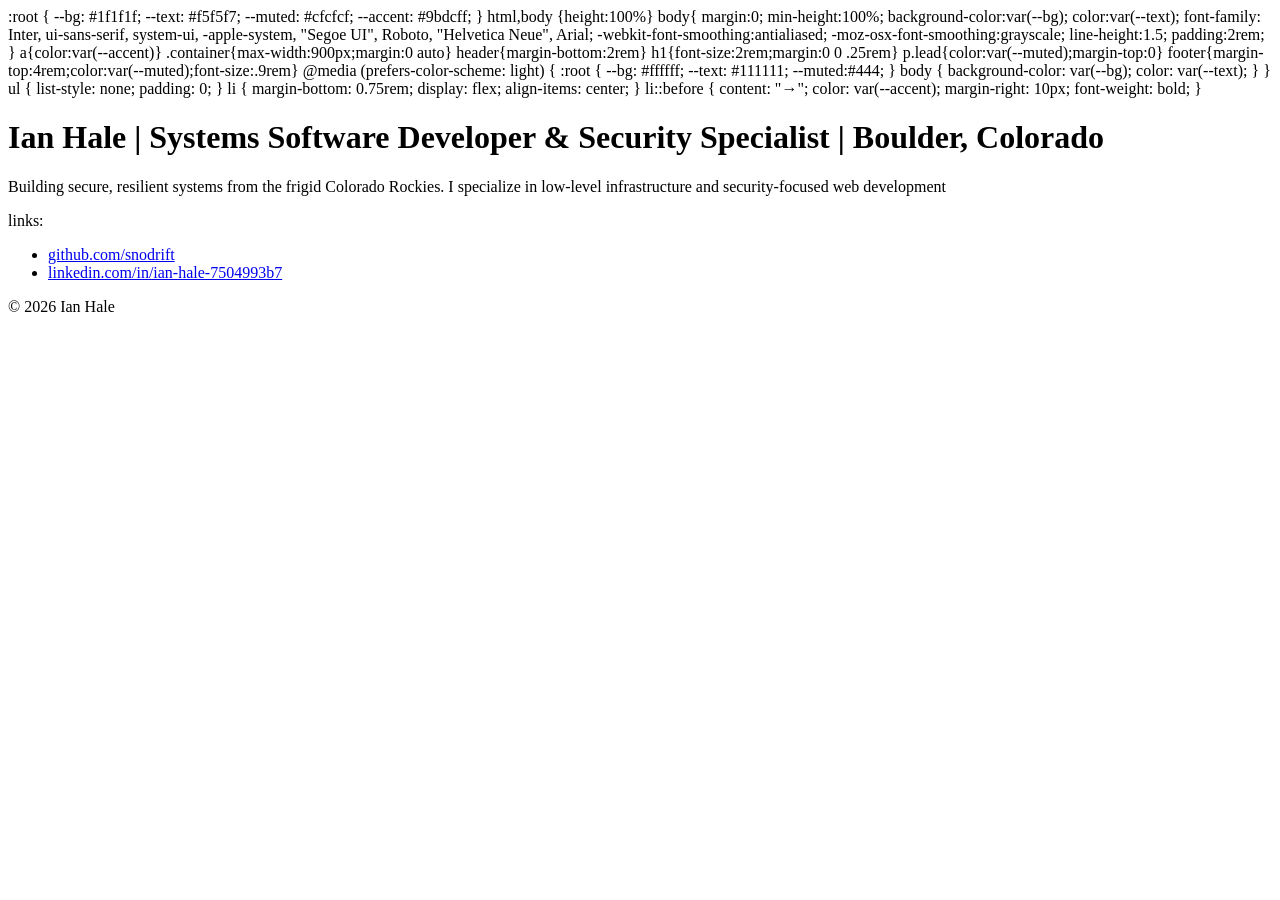
==== index.html @ 5541fd76 "Some small changes. Still thinking." ====
<!doctype html>
<html lang="en">
<head>
	<meta charset="utf-8">
	<meta name="viewport" content="width=device-width,initial-scale=1">
<title>Ian Hale | Systems Software Developer & Security Specialist | Boulder, Colorado</title>
<meta name="title" content="Ian Hale | Systems Software Developer & Security Specialist">
<meta name="description" content="Portfolio of Ian Hale, a software developer specializing in Rust, Go, and C for high-availability systems, security, and low-level optimization.">
<meta name="keywords" content="Ian Hale, ianhale.dev, systems programming, Rust, Go, Linux, OpenBSD, performance optimization, security researcher">
<meta property="og:type" content="website">
<meta property="og:url" content="https://ianhale.dev/">
<meta property="og:title" content="Ian Hale | Systems Software Developer">
<meta property="og:description" content="Specializing in Rust, Go, and low-level systems optimization for secure, high-availability infrastructure.">
<meta property="og:image" content="https://ianhale.dev/assets/social-preview.jpg">

<!-- X (formerly Twitter) -->
<meta property="twitter:card" content="summary_large_image">
<meta property="twitter:url" content="https://ianhale.dev/">
<meta property="twitter:title" content="Ian Hale | Systems Software Developer">
<meta property="twitter:description" content="Low-level systems programming and security optimization in Rust, Go, and C.">
<meta property="twitter:image" content="https://ianhale.dev/assets/social-preview.jpg">

<meta name="author" content="Ian Hale"	<style>
		:root {
			--bg: #1f1f1f;
			--text: #f5f5f7;
			--muted: #cfcfcf;
			--accent: #9bdcff;
		}
		html,body {height:100%}
		body{
			margin:0;
			min-height:100%;
			background-color:var(--bg);
			color:var(--text);
			font-family: Inter, ui-sans-serif, system-ui, -apple-system, "Segoe UI", Roboto, "Helvetica Neue", Arial;
			-webkit-font-smoothing:antialiased;
			-moz-osx-font-smoothing:grayscale;
			line-height:1.5;
			padding:2rem;
		}
		a{color:var(--accent)}
		.container{max-width:900px;margin:0 auto}
		header{margin-bottom:2rem}
		h1{font-size:2rem;margin:0 0 .25rem}
		p.lead{color:var(--muted);margin-top:0}
		footer{margin-top:4rem;color:var(--muted);font-size:.9rem}
		@media (prefers-color-scheme: light) {
			:root { --bg: #ffffff; --text: #111111; --muted:#444; }
			body { background-color: var(--bg); color: var(--text); }
		}
		 ul { list-style: none; padding: 0; }
        li { margin-bottom: 0.75rem; display: flex; align-items: center; }
        li::before { content: "→"; color: var(--accent); margin-right: 10px; font-weight: bold; }

	</style>
</head>
<body>
	<div class="container">
		<header>
			<h1>Ian Hale | Systems Software Developer & Security Specialist | Boulder, Colorado</h1>
			<p class="lead">Building secure, resilient systems from the frigid Colorado Rockies. I specialize in low-level infrastructure and security-focused web development</p>
		</header>

		<main>
			<p>links:</p>

            <ul>
                <li><a href="https://github.com/snodrift">github.com/snodrift</a></li>
                <li><a href="https://www.linkedin.com/in/ian-hale-7504993b7/">linkedin.com/in/ian-hale-7504993b7</a></li>
            </ul>
		</main>

		<footer>
			<p>&copy; <span id="year">2026</span> Ian Hale</p>
		</footer>
	</div>

	<script>
		document.getElementById('year').textContent = new Date().getFullYear();
	</script>
</body>
</html>
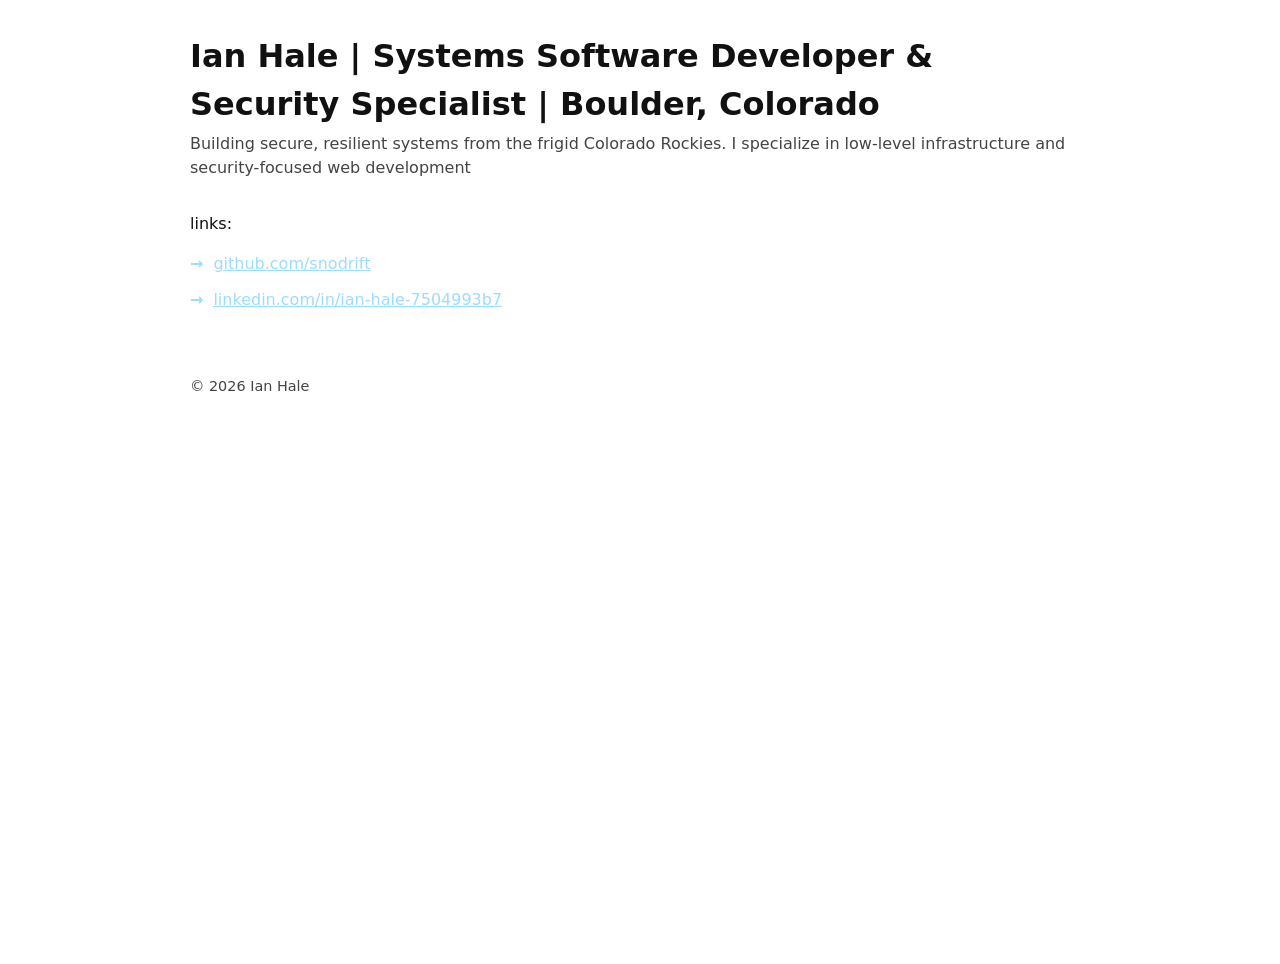
==== commit 6ca8d8ee: "fixed premature commit message and added missing social media meta tags for better sharing previews." ====
--- a/index.html
+++ b/index.html
@@ -20,7 +20,9 @@
 <meta property="twitter:description" content="Low-level systems programming and security optimization in Rust, Go, and C.">
 <meta property="twitter:image" content="https://ianhale.dev/assets/social-preview.jpg">
 
-<meta name="author" content="Ian Hale"	<style>
+<meta name="author" content="Ian Hale" />
+
+<style>
 		:root {
 			--bg: #1f1f1f;
 			--text: #f5f5f7;
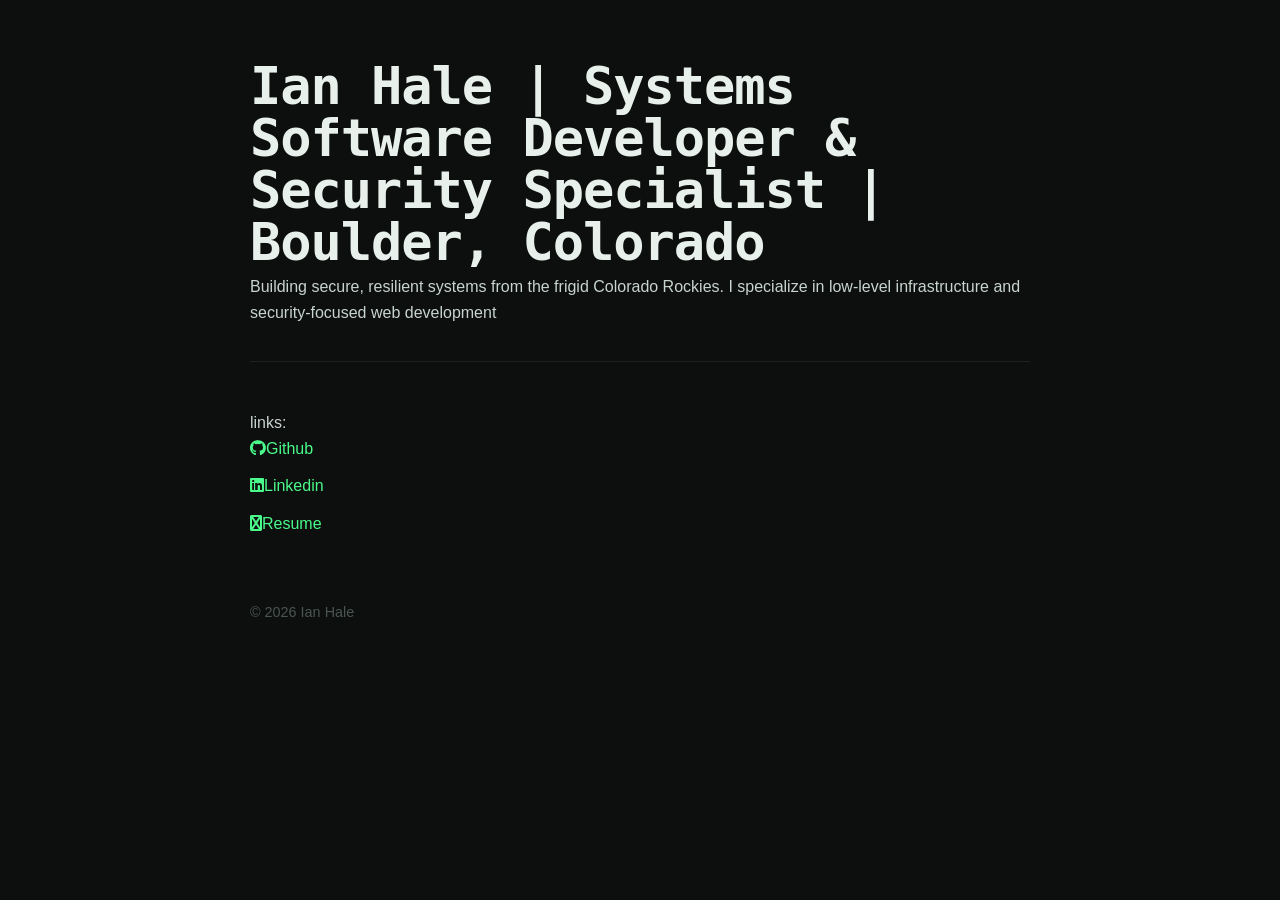
==== commit bfff6a48: "Added resume.html Fixed links for aesthetic purposes and added icons. consolidated css into main.css" ====
--- a/index.html
+++ b/index.html
@@ -22,40 +22,9 @@
 
 <meta name="author" content="Ian Hale" />
 
-<style>
-		:root {
-			--bg: #1f1f1f;
-			--text: #f5f5f7;
-			--muted: #cfcfcf;
-			--accent: #9bdcff;
-		}
-		html,body {height:100%}
-		body{
-			margin:0;
-			min-height:100%;
-			background-color:var(--bg);
-			color:var(--text);
-			font-family: Inter, ui-sans-serif, system-ui, -apple-system, "Segoe UI", Roboto, "Helvetica Neue", Arial;
-			-webkit-font-smoothing:antialiased;
-			-moz-osx-font-smoothing:grayscale;
-			line-height:1.5;
-			padding:2rem;
-		}
-		a{color:var(--accent)}
-		.container{max-width:900px;margin:0 auto}
-		header{margin-bottom:2rem}
-		h1{font-size:2rem;margin:0 0 .25rem}
-		p.lead{color:var(--muted);margin-top:0}
-		footer{margin-top:4rem;color:var(--muted);font-size:.9rem}
-		@media (prefers-color-scheme: light) {
-			:root { --bg: #ffffff; --text: #111111; --muted:#444; }
-			body { background-color: var(--bg); color: var(--text); }
-		}
-		 ul { list-style: none; padding: 0; }
-        li { margin-bottom: 0.75rem; display: flex; align-items: center; }
-        li::before { content: "→"; color: var(--accent); margin-right: 10px; font-weight: bold; }
+  <link rel="stylesheet" href="css/main.css">
+  <link rel="stylesheet" href="https://cdnjs.cloudflare.com/ajax/libs/font-awesome/6.5.1/css/all.min.css">
 
-	</style>
 </head>
 <body>
 	<div class="container">
@@ -68,9 +37,10 @@
 			<p>links:</p>
 
             <ul>
-                <li><a href="https://github.com/snodrift">github.com/snodrift</a></li>
-                <li><a href="https://www.linkedin.com/in/ian-hale-7504993b7/">linkedin.com/in/ian-hale-7504993b7</a></li>
-            </ul>
+                <li><a href="https://github.com/snodrift"><i class="fab fa-github"></i>Github</a></li>
+                <li><a href="https://www.linkedin.com/in/ian-hale-7504993b7/"><i class="fab fa-linkedin"></i>Linkedin</a></li>
+				<li><a href="/resume.html"><i class="fab fa-file"></i>Resume</a></li>
+			</ul>
 		</main>
 
 		<footer>
--- a/css/main.css
+++ b/css/main.css
@@ -0,0 +1,165 @@
+:root {
+  --bg: #0d0f0e;
+  --surface: #131614;
+  --border: #1e2320;
+  --accent: #4afa8a;
+  --accent-dim: #2a7a4a;
+  --muted: #4a5550;
+  --text: #c8d4ce;
+  --text-bright: #e8f0ec;
+  --mono: 'IBM Plex Mono', monospace;
+  --sans: 'IBM Plex Sans', sans-serif;
+}
+
+* { margin: 0; padding: 0; box-sizing: border-box; }
+
+html, body { height: 100%; }
+
+body {
+  background-color: var(--bg);
+  color: var(--text);
+  font-family: var(--sans);
+  font-weight: 300;
+  line-height: 1.6;
+  min-height: 100vh;
+  -webkit-font-smoothing: antialiased;
+  -moz-osx-font-smoothing: grayscale;
+}
+
+/* --- 2. GLOBAL SHARED STYLES --- */
+a { color: var(--accent); text-decoration: none; transition: opacity 0.15s; }
+a:hover { opacity: 0.7; }
+
+h1 {
+  font-family: var(--mono);
+  font-size: clamp(32px, 5vw, 52px);
+  font-weight: 600;
+  color: var(--text-bright);
+  letter-spacing: -0.02em;
+  line-height: 1;
+  margin-bottom: 6px;
+}
+
+.container, .page {
+  position: relative;
+  z-index: 1;
+  max-width: 860px;
+  margin: 0 auto;
+  padding: 60px 40px 80px;
+}
+
+/* Background Grain Effect */
+.grain {
+  position: fixed;
+  inset: 0;
+  pointer-events: none;
+  z-index: 0;
+  opacity: 0.025;
+  background-image: url("data:image/svg+xml,%3Csvg viewBox='0 0 256 256' xmlns='http://www.w3.org/2000/svg'%3E%3Cfilter id='noise'%3E%3CfeTurbulence type='fractalNoise' baseFrequency='0.9' numOctaves='4' stitchTiles='stitch'/%3E%3C/filter%3E%3Crect width='100%25' height='100%25' filter='url(%23noise)'/%3E%3C/svg%3E");
+  background-size: 200px;
+}
+
+header {
+  border-bottom: 1px solid var(--border);
+  padding-bottom: 36px;
+  margin-bottom: 48px;
+  animation: fadeUp 0.6s ease both;
+}
+
+footer { margin-top: 4rem; color: var(--muted); font-size: .9rem; }
+
+/* --- 3. RESUME-SPECIFIC COMPONENTS --- */
+.tag-line {
+  font-family: var(--mono);
+  font-size: 11px;
+  letter-spacing: 0.18em;
+  color: var(--accent);
+  text-transform: uppercase;
+  margin-bottom: 12px;
+}
+
+.subtitle {
+  font-family: var(--mono);
+  font-size: 14px;
+  color: var(--muted);
+  font-weight: 300;
+  margin-bottom: 24px;
+}
+
+.contact-row { display: flex; flex-wrap: wrap; gap: 20px; align-items: center; }
+.contact-item { font-family: var(--mono); font-size: 12px; color: var(--muted); display: flex; align-items: center; gap: 6px; }
+
+.section-label {
+  font-family: var(--mono);
+  font-size: 10px;
+  letter-spacing: 0.2em;
+  text-transform: uppercase;
+  color: var(--accent-dim);
+  margin-bottom: 20px;
+  display: flex;
+  align-items: center;
+  gap: 12px;
+}
+
+.section-label::after { content: ''; flex: 1; height: 1px; background: var(--border); }
+
+/* Experience Entries */
+.entry {
+  display: grid;
+  grid-template-columns: 1fr auto;
+  gap: 4px 20px;
+  margin-bottom: 28px;
+  padding-bottom: 28px;
+  border-bottom: 1px solid var(--border);
+}
+
+.entry:last-child { border-bottom: none; margin-bottom: 0; padding-bottom: 0; }
+.entry-title { font-family: var(--mono); font-size: 14px; font-weight: 500; color: var(--text-bright); }
+.entry-org { font-size: 13px; color: var(--accent); margin-bottom: 6px; }
+.entry-date { font-family: var(--mono); font-size: 11px; color: var(--muted); text-align: right; }
+
+/* Global Lists & Resume Bullets */
+ul { list-style: none; padding: 0; }
+li { margin-bottom: 0.75rem; position: relative; font-weight: 300; }
+
+/* Bullet Arrow */
+.entry-bullets li, li.list-item { padding-left: 16px; font-size: 13px; }
+.entry-bullets li::before, li.list-item::before {
+  content: '→';
+  position: absolute;
+  left: 0;
+  color: var(--accent-dim);
+  font-size: 11px;
+  top: 5px;
+}
+
+/* Skills Grid */
+.skills-grid { display: grid; grid-template-columns: repeat(auto-fill, minmax(200px, 1fr)); gap: 12px; }
+.skill-group { background: var(--surface); border: 1px solid var(--border); padding: 14px 16px; }
+.skill-tag { font-family: var(--mono); font-size: 11px; color: var(--text); background: var(--bg); border: 1px solid var(--border); padding: 2px 8px; }
+
+/* Education */
+.edu-entry { display: flex; justify-content: space-between; align-items: baseline; padding: 10px 0; border-bottom: 1px solid var(--border); }
+.edu-badge { font-family: var(--mono); font-size: 10px; padding: 3px 8px; border: 1px solid var(--accent-dim); color: var(--accent); }
+
+/* --- 4. ANIMATIONS & RESPONSIVE --- */
+@keyframes fadeUp {
+  from { opacity: 0; transform: translateY(12px); }
+  to { opacity: 1; transform: translateY(0); }
+}
+
+section { animation: fadeUp 0.6s ease both; }
+section:nth-child(2) { animation-delay: 0.08s; }
+section:nth-child(3) { animation-delay: 0.16s; }
+
+@media (max-width: 600px) {
+  .page, .container { padding: 32px 20px 60px; }
+  .entry { grid-template-columns: 1fr; }
+  .entry-date { text-align: left; margin-bottom: 6px; }
+}
+
+@media print {
+  .grain { display: none; }
+  :root { --bg: white; --text: #333; --text-bright: #000; --border: #ddd; }
+  body { background: white; }
+}
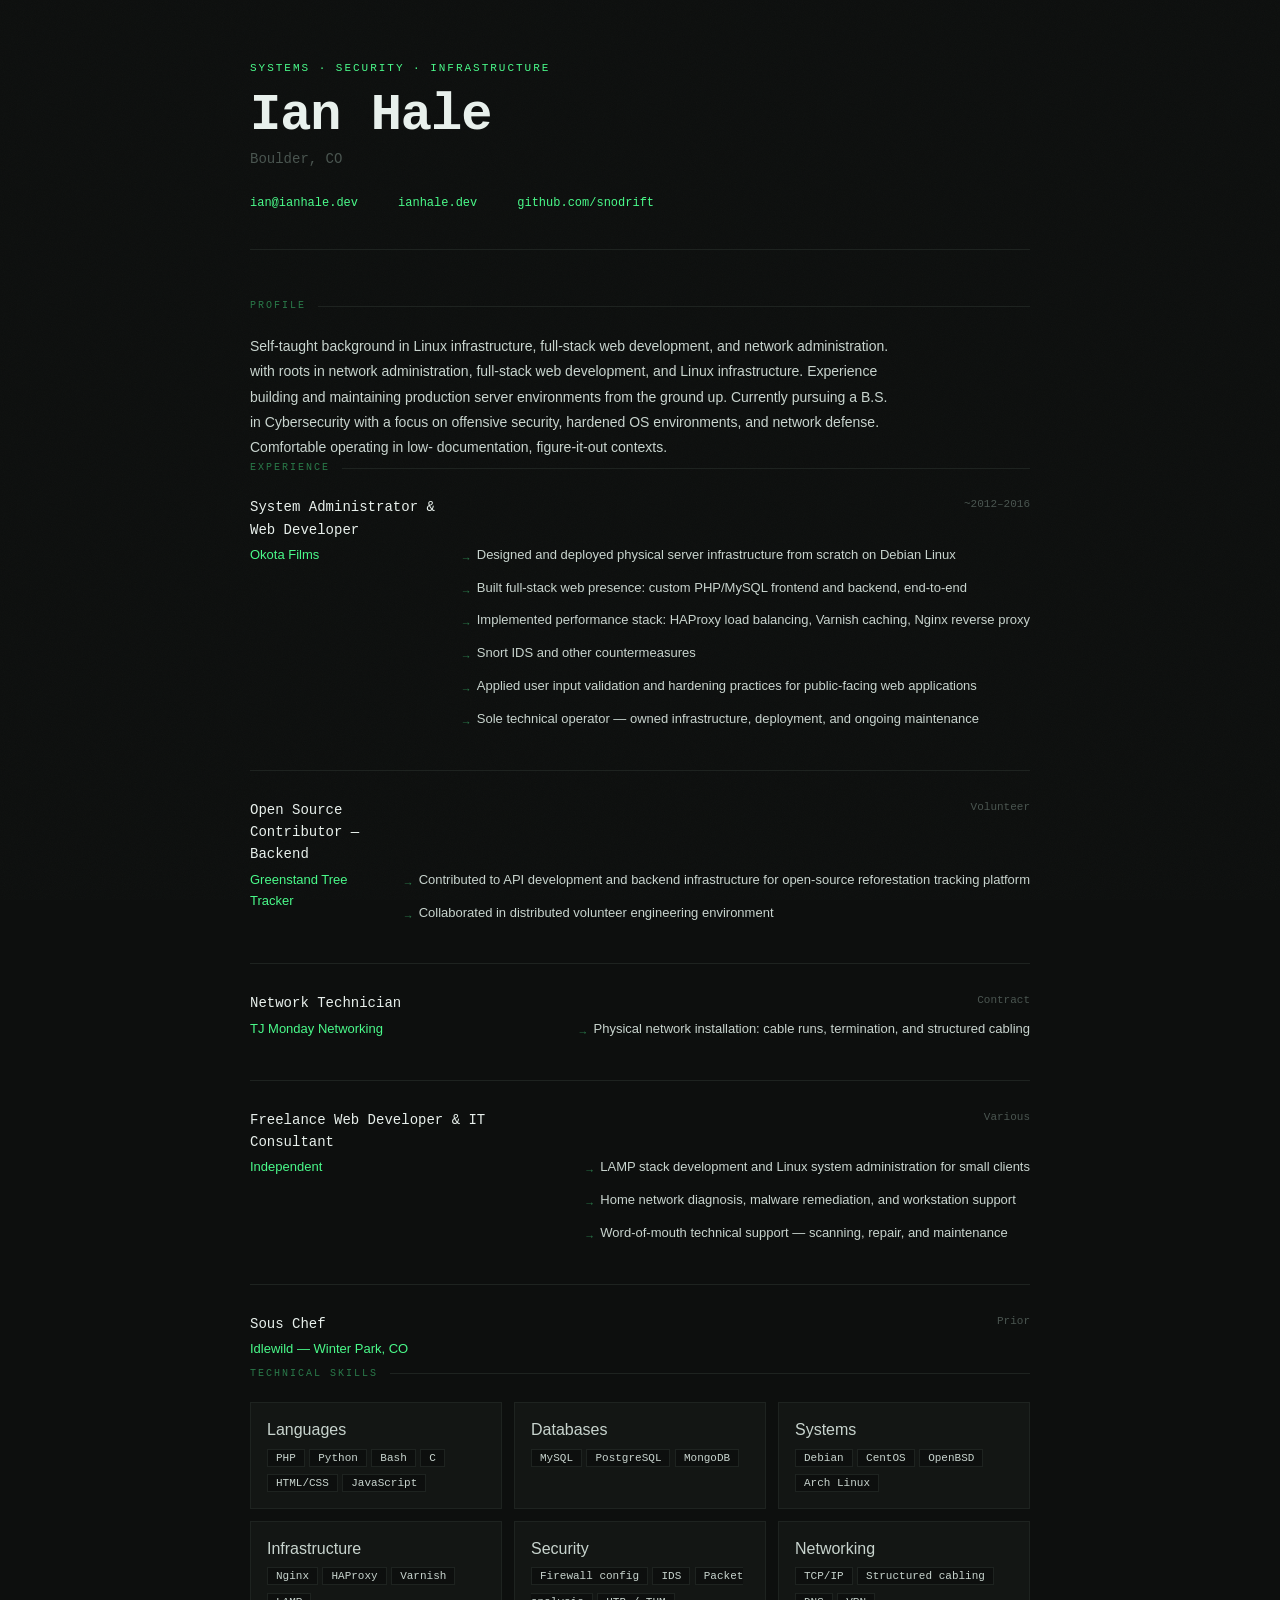
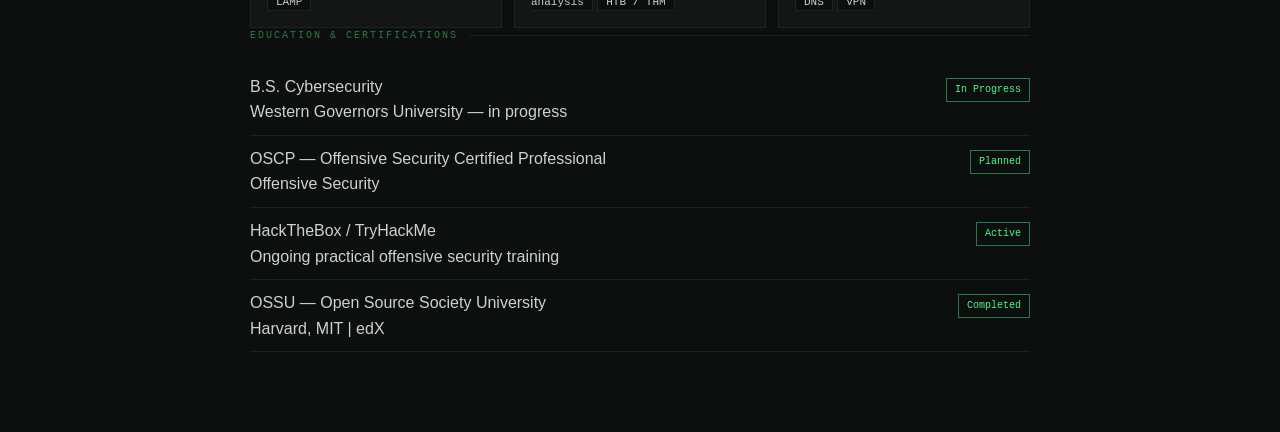
==== commit 3947ad27: "Fix landing page and add Snort IDS to experience section" ====
--- a/index.html
+++ b/index.html
@@ -1,56 +1,200 @@
-<!doctype html>
+<!DOCTYPE html>
 <html lang="en">
 <head>
-	<meta charset="utf-8">
-	<meta name="viewport" content="width=device-width,initial-scale=1">
-<title>Ian Hale | Systems Software Developer & Security Specialist | Boulder, Colorado</title>
-<meta name="title" content="Ian Hale | Systems Software Developer & Security Specialist">
-<meta name="description" content="Portfolio of Ian Hale, a software developer specializing in Rust, Go, and C for high-availability systems, security, and low-level optimization.">
-<meta name="keywords" content="Ian Hale, ianhale.dev, systems programming, Rust, Go, Linux, OpenBSD, performance optimization, security researcher">
-<meta property="og:type" content="website">
-<meta property="og:url" content="https://ianhale.dev/">
-<meta property="og:title" content="Ian Hale | Systems Software Developer">
-<meta property="og:description" content="Specializing in Rust, Go, and low-level systems optimization for secure, high-availability infrastructure.">
-<meta property="og:image" content="https://ianhale.dev/assets/social-preview.jpg">
-
-<!-- X (formerly Twitter) -->
-<meta property="twitter:card" content="summary_large_image">
-<meta property="twitter:url" content="https://ianhale.dev/">
-<meta property="twitter:title" content="Ian Hale | Systems Software Developer">
-<meta property="twitter:description" content="Low-level systems programming and security optimization in Rust, Go, and C.">
-<meta property="twitter:image" content="https://ianhale.dev/assets/social-preview.jpg">
-
-<meta name="author" content="Ian Hale" />
-
+<meta charset="UTF-8">
+<meta name="viewport" content="width=device-width, initial-scale=1.0">
+<title>Ian Hale — Systems & Security</title>
+<link href="https://fonts.googleapis.com/css2?family=IBM+Plex+Mono:wght@300;400;500;600&family=IBM+Plex+Sans:wght@300;400;500&display=swap" rel="stylesheet">
   <link rel="stylesheet" href="css/main.css">
-  <link rel="stylesheet" href="https://cdnjs.cloudflare.com/ajax/libs/font-awesome/6.5.1/css/all.min.css">
-
 </head>
 <body>
-	<div class="container">
-		<header>
-			<h1>Ian Hale | Systems Software Developer & Security Specialist | Boulder, Colorado</h1>
-			<p class="lead">Building secure, resilient systems from the frigid Colorado Rockies. I specialize in low-level infrastructure and security-focused web development</p>
-		</header>
-
-		<main>
-			<p>links:</p>
-
-            <ul>
-                <li><a href="https://github.com/snodrift"><i class="fab fa-github"></i>Github</a></li>
-                <li><a href="https://www.linkedin.com/in/ian-hale-7504993b7/"><i class="fab fa-linkedin"></i>Linkedin</a></li>
-				<li><a href="/resume.html"><i class="fab fa-file"></i>Resume</a></li>
-			</ul>
-		</main>
-
-		<footer>
-			<p>&copy; <span id="year">2026</span> Ian Hale</p>
-		</footer>
-	</div>
-
-	<script>
-		document.getElementById('year').textContent = new Date().getFullYear();
-	</script>
+<div class="grain"></div>
+<div class="page">
+
+  <header>
+    <div class="tag-line">Systems · Security · Infrastructure</div>
+    <h1>Ian Hale</h1>
+    <div class="subtitle">Boulder, CO</div>
+    <div class="contact-row">
+      <span class="contact-item"><a href="mailto:ian@ianhale.dev">ian@ianhale.dev</a></span>
+      <span class="dot"></span>
+      <span class="contact-item"><a href="https://ianhale.dev" target="_blank">ianhale.dev</a></span>
+      <span class="dot"></span>
+      <span class="contact-item"><a href="https://github.com/snodrift" target="_blank">github.com/snodrift</a></span>
+    </div>
+  </header>
+
+  <section>
+    <div class="section-label">Profile</div>
+    <p style="font-size:14px; line-height:1.8; max-width:640px;">
+Self-taught background in Linux infrastructure, full-stack web development, and network administration. with roots
+in network administration, full-stack web development, and Linux infrastructure. Experience building and
+maintaining production server environments from the ground up. Currently pursuing a B.S. in Cybersecurity with a
+
+focus on offensive security, hardened OS environments, and network defense. Comfortable operating in low-
+documentation, figure-it-out contexts.    </p>
+  </section>
+
+  <section>
+    <div class="section-label">Experience</div>
+
+    <div class="entry">
+      <div class="entry-title">System Administrator &amp; Web Developer</div>
+      <div class="entry-date">~2012–2016</div>
+      <div class="entry-org">Okota Films</div>
+      <ul class="entry-bullets">
+        <li>Designed and deployed physical server infrastructure from scratch on Debian Linux</li>
+        <li>Built full-stack web presence: custom PHP/MySQL frontend and backend, end-to-end</li>
+        <li>Implemented performance stack: HAProxy load balancing, Varnish caching, Nginx reverse proxy</li>
+        <li>Snort IDS and other countermeasures</li>
+        <li>Applied user input validation and hardening practices for public-facing web applications</li>
+        <li>Sole technical operator — owned infrastructure, deployment, and ongoing maintenance</li>
+      </ul>
+    </div>
+
+    <div class="entry">
+      <div class="entry-title">Open Source Contributor — Backend</div>
+      <div class="entry-date">Volunteer</div>
+      <div class="entry-org">Greenstand Tree Tracker</div>
+      <ul class="entry-bullets">
+        <li>Contributed to API development and backend infrastructure for open-source reforestation tracking platform</li>
+        <li>Collaborated in distributed volunteer engineering environment</li>
+      </ul>
+    </div>
+
+    <div class="entry">
+      <div class="entry-title">Network Technician</div>
+      <div class="entry-date">Contract</div>
+      <div class="entry-org">TJ Monday Networking</div>
+      <ul class="entry-bullets">
+        <li>Physical network installation: cable runs, termination, and structured cabling</li>
+      </ul>
+    </div>
+
+    <div class="entry">
+      <div class="entry-title">Freelance Web Developer &amp; IT Consultant</div>
+      <div class="entry-date">Various</div>
+      <div class="entry-org">Independent</div>
+      <ul class="entry-bullets">
+        <li>LAMP stack development and Linux system administration for small clients</li>
+        <li>Home network diagnosis, malware remediation, and workstation support</li>
+        <li>Word-of-mouth technical support — scanning, repair, and maintenance</li>
+      </ul>
+    </div>
+
+    <div class="entry">
+      <div class="entry-title">Sous Chef</div>
+      <div class="entry-date">Prior</div>
+      <div class="entry-org">Idlewild — Winter Park, CO</div>
+    </div>
+
+  </section>
+
+  <section>
+    <div class="section-label">Technical Skills</div>
+    <div class="skills-grid">
+
+      <div class="skill-group">
+        <div class="skill-group-name">Languages</div>
+        <div class="skill-tags">
+          <span class="skill-tag">PHP</span>
+          <span class="skill-tag">Python</span>
+          <span class="skill-tag">Bash</span>
+          <span class="skill-tag">C</span>
+          <span class="skill-tag">HTML/CSS</span>
+          <span class="skill-tag">JavaScript</span>
+        </div>
+      </div>
+
+      <div class="skill-group">
+        <div class="skill-group-name">Databases</div>
+        <div class="skill-tags">
+          <span class="skill-tag">MySQL</span>
+          <span class="skill-tag">PostgreSQL</span>
+          <span class="skill-tag">MongoDB</span>
+        </div>
+      </div>
+
+      <div class="skill-group">
+        <div class="skill-group-name">Systems</div>
+        <div class="skill-tags">
+          <span class="skill-tag">Debian</span>
+          <span class="skill-tag">CentOS</span>
+          <span class="skill-tag">OpenBSD</span>
+          <span class="skill-tag">Arch Linux</span>
+        </div>
+      </div>
+
+      <div class="skill-group">
+        <div class="skill-group-name">Infrastructure</div>
+        <div class="skill-tags">
+          <span class="skill-tag">Nginx</span>
+          <span class="skill-tag">HAProxy</span>
+          <span class="skill-tag">Varnish</span>
+          <span class="skill-tag">LAMP</span>
+        </div>
+      </div>
+
+      <div class="skill-group">
+        <div class="skill-group-name">Security</div>
+        <div class="skill-tags">
+          <span class="skill-tag">Firewall config</span>
+          <span class="skill-tag">IDS</span>
+          <span class="skill-tag">Packet analysis</span>
+          <span class="skill-tag">HTB / THM</span>
+        </div>
+      </div>
+
+      <div class="skill-group">
+        <div class="skill-group-name">Networking</div>
+        <div class="skill-tags">
+          <span class="skill-tag">TCP/IP</span>
+          <span class="skill-tag">Structured cabling</span>
+          <span class="skill-tag">DNS</span>
+          <span class="skill-tag">VPN</span>
+        </div>
+      </div>
+
+    </div>
+  </section>
+
+  <section>
+    <div class="section-label">Education &amp; Certifications</div>
+
+    <div class="edu-entry">
+      <div>
+        <div class="edu-title">B.S. Cybersecurity</div>
+        <div class="edu-sub">Western Governors University — in progress</div>
+      </div>
+      <div class="edu-badge">In Progress</div>
+    </div>
+
+    <div class="edu-entry">
+      <div>
+        <div class="edu-title">OSCP — Offensive Security Certified Professional</div>
+        <div class="edu-sub">Offensive Security</div>
+      </div>
+      <div class="edu-badge">Planned</div>
+    </div>
+
+    <div class="edu-entry">
+      <div>
+        <div class="edu-title">HackTheBox / TryHackMe</div>
+        <div class="edu-sub">Ongoing practical offensive security training</div>
+      </div>
+      <div class="edu-badge">Active</div>
+    </div>
+
+    <div class="edu-entry">
+      <div>
+        <div class="edu-title">OSSU — Open Source Society University</div>
+        <div class="edu-sub">Harvard, MIT |  edX</div>
+      </div>
+      <div class="edu-badge">Completed</div>
+    </div>
+
+  </section>
+
+</div>
 </body>
-</html>
-
+</html>
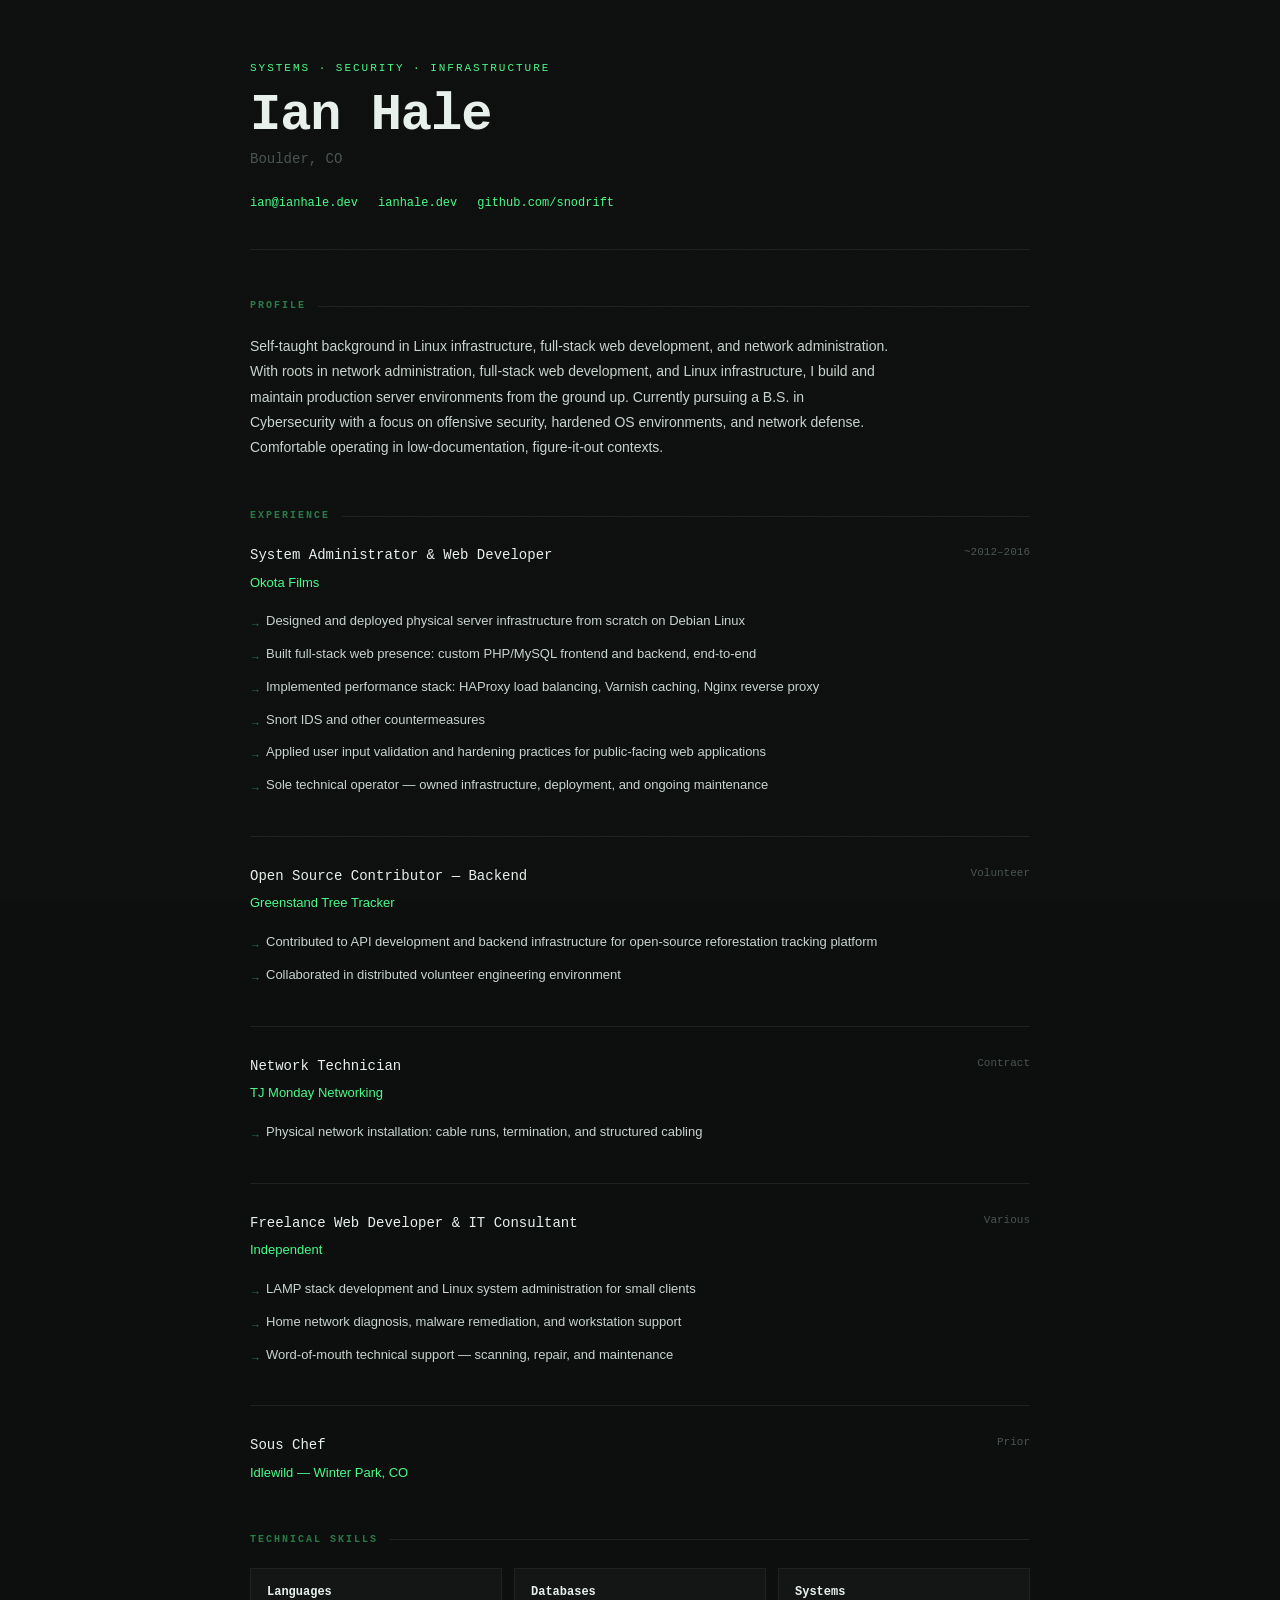
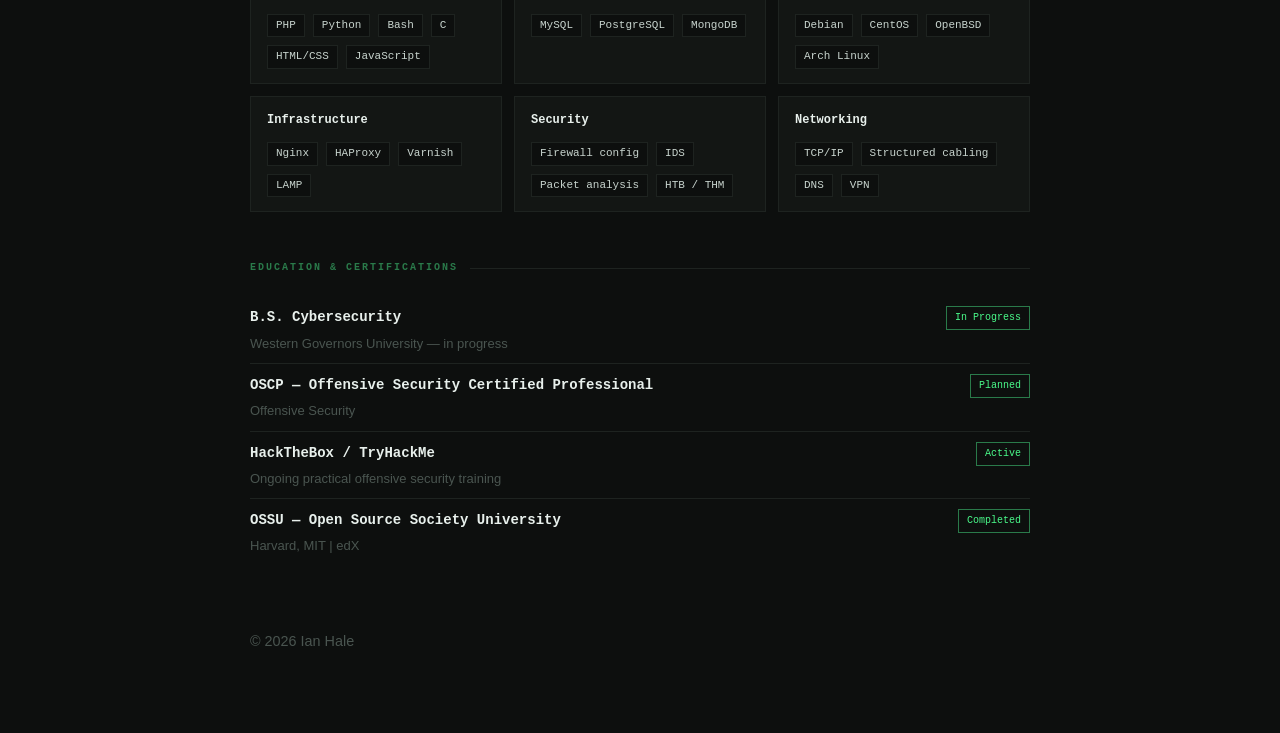
==== commit f28b2c2e: "refactor: update palette for readability and refine  content" ====
--- a/index.html
+++ b/index.html
@@ -1,200 +1,221 @@
 <!DOCTYPE html>
 <html lang="en">
 <head>
-<meta charset="UTF-8">
-<meta name="viewport" content="width=device-width, initial-scale=1.0">
-<title>Ian Hale — Systems & Security</title>
+<meta charset="utf-8">
+<meta name="viewport" content="width=device-width,initial-scale=1">
+<meta name="title" content="Ian Hale | Systems Software Developer & Security Specialist">
+<meta name="description" content="Portfolio of Ian Hale, a software developer specializing in Rust, Go, and C for high-availability systems, security, and low-level optimization.">
+<meta name="keywords" content="Ian Hale, ianhale.dev, systems programming, Rust, Go, Linux, OpenBSD, performance optimization, security researcher">
+<meta property="og:type" content="website">
+<meta property="og:url" content="https://ianhale.dev/">
+<meta property="og:title" content="Ian Hale | Systems Software Developer">
+<meta property="og:description" content="Specializing in Rust, Go, and low-level systems optimization for secure, high-availability infrastructure.">
+<meta property="og:image" content="https://ianhale.dev/assets/social-preview.jpg">
+
+<!-- X (formerly Twitter) -->
+<meta property="twitter:card" content="summary_large_image">
+<meta property="twitter:url" content="https://ianhale.dev/">
+<meta property="twitter:title" content="Ian Hale | Systems Software Developer">
+<meta property="twitter:description" content="Low-level systems programming and security optimization in Rust, Go, and C.">
+<meta property="twitter:image" content="https://ianhale.dev/assets/social-preview.jpg">
+
+<meta name="author" content="Ian Hale" />
+<title>Ian Hale | Systems Software Developer & Security Specialist | Boulder, Colorado</title>
 <link href="https://fonts.googleapis.com/css2?family=IBM+Plex+Mono:wght@300;400;500;600&family=IBM+Plex+Sans:wght@300;400;500&display=swap" rel="stylesheet">
-  <link rel="stylesheet" href="css/main.css">
+<link rel="stylesheet" href="css/main.css">
 </head>
 <body>
-<div class="grain"></div>
-<div class="page">
-
-  <header>
-    <div class="tag-line">Systems · Security · Infrastructure</div>
-    <h1>Ian Hale</h1>
-    <div class="subtitle">Boulder, CO</div>
-    <div class="contact-row">
-      <span class="contact-item"><a href="mailto:ian@ianhale.dev">ian@ianhale.dev</a></span>
-      <span class="dot"></span>
-      <span class="contact-item"><a href="https://ianhale.dev" target="_blank">ianhale.dev</a></span>
-      <span class="dot"></span>
-      <span class="contact-item"><a href="https://github.com/snodrift" target="_blank">github.com/snodrift</a></span>
-    </div>
-  </header>
-
-  <section>
-    <div class="section-label">Profile</div>
-    <p style="font-size:14px; line-height:1.8; max-width:640px;">
-Self-taught background in Linux infrastructure, full-stack web development, and network administration. with roots
-in network administration, full-stack web development, and Linux infrastructure. Experience building and
-maintaining production server environments from the ground up. Currently pursuing a B.S. in Cybersecurity with a
-
-focus on offensive security, hardened OS environments, and network defense. Comfortable operating in low-
-documentation, figure-it-out contexts.    </p>
-  </section>
-
-  <section>
-    <div class="section-label">Experience</div>
-
-    <div class="entry">
-      <div class="entry-title">System Administrator &amp; Web Developer</div>
-      <div class="entry-date">~2012–2016</div>
-      <div class="entry-org">Okota Films</div>
-      <ul class="entry-bullets">
-        <li>Designed and deployed physical server infrastructure from scratch on Debian Linux</li>
-        <li>Built full-stack web presence: custom PHP/MySQL frontend and backend, end-to-end</li>
-        <li>Implemented performance stack: HAProxy load balancing, Varnish caching, Nginx reverse proxy</li>
-        <li>Snort IDS and other countermeasures</li>
-        <li>Applied user input validation and hardening practices for public-facing web applications</li>
-        <li>Sole technical operator — owned infrastructure, deployment, and ongoing maintenance</li>
-      </ul>
-    </div>
-
-    <div class="entry">
-      <div class="entry-title">Open Source Contributor — Backend</div>
-      <div class="entry-date">Volunteer</div>
-      <div class="entry-org">Greenstand Tree Tracker</div>
-      <ul class="entry-bullets">
-        <li>Contributed to API development and backend infrastructure for open-source reforestation tracking platform</li>
-        <li>Collaborated in distributed volunteer engineering environment</li>
-      </ul>
-    </div>
-
-    <div class="entry">
-      <div class="entry-title">Network Technician</div>
-      <div class="entry-date">Contract</div>
-      <div class="entry-org">TJ Monday Networking</div>
-      <ul class="entry-bullets">
-        <li>Physical network installation: cable runs, termination, and structured cabling</li>
-      </ul>
-    </div>
-
-    <div class="entry">
-      <div class="entry-title">Freelance Web Developer &amp; IT Consultant</div>
-      <div class="entry-date">Various</div>
-      <div class="entry-org">Independent</div>
-      <ul class="entry-bullets">
-        <li>LAMP stack development and Linux system administration for small clients</li>
-        <li>Home network diagnosis, malware remediation, and workstation support</li>
-        <li>Word-of-mouth technical support — scanning, repair, and maintenance</li>
-      </ul>
-    </div>
-
-    <div class="entry">
-      <div class="entry-title">Sous Chef</div>
-      <div class="entry-date">Prior</div>
-      <div class="entry-org">Idlewild — Winter Park, CO</div>
-    </div>
-
-  </section>
-
-  <section>
-    <div class="section-label">Technical Skills</div>
-    <div class="skills-grid">
-
-      <div class="skill-group">
-        <div class="skill-group-name">Languages</div>
-        <div class="skill-tags">
-          <span class="skill-tag">PHP</span>
-          <span class="skill-tag">Python</span>
-          <span class="skill-tag">Bash</span>
-          <span class="skill-tag">C</span>
-          <span class="skill-tag">HTML/CSS</span>
-          <span class="skill-tag">JavaScript</span>
-        </div>
+  <div class="grain"></div>
+  <main class="page">
+    <header class="page__header">
+      <p class="page__eyebrow">Systems · Security · Infrastructure</p>
+      <h1 class="page__title">Ian Hale</h1>
+      <p class="page__subtitle">Boulder, CO</p>
+      <address class="page__contact">
+        <ul class="contact-list">
+          <li class="contact-list__item"><a href="mailto:ian@ianhale.dev">ian@ianhale.dev</a></li>
+          <li class="contact-list__item"><a href="https://ianhale.dev" target="_blank" rel="noopener noreferrer">ianhale.dev</a></li>
+          <li class="contact-list__item"><a href="https://github.com/snodrift" target="_blank" rel="noopener noreferrer">github.com/snodrift</a></li>
+        </ul>
+      </address>
+    </header>
+
+    <section class="section section--profile">
+      <h2 class="section__title">Profile</h2>
+      <p class="profile__text">
+        Self-taught background in Linux infrastructure, full-stack web development, and network administration. With roots in network administration, full-stack web development, and Linux infrastructure, I build and maintain production server environments from the ground up. Currently pursuing a B.S. in Cybersecurity with a focus on offensive security, hardened OS environments, and network defense. Comfortable operating in low-documentation, figure-it-out contexts.
+      </p>
+    </section>
+
+    <section class="section section--experience">
+      <h2 class="section__title">Experience</h2>
+
+      <article class="experience__item">
+        <div class="experience__heading">
+          <h3 class="experience__title">System Administrator &amp; Web Developer</h3>
+          <p class="experience__org">Okota Films</p>
+        </div>
+        <p class="experience__date">~2012–2016</p>
+        <ul class="experience__bullets">
+          <li>Designed and deployed physical server infrastructure from scratch on Debian Linux</li>
+          <li>Built full-stack web presence: custom PHP/MySQL frontend and backend, end-to-end</li>
+          <li>Implemented performance stack: HAProxy load balancing, Varnish caching, Nginx reverse proxy</li>
+          <li>Snort IDS and other countermeasures</li>
+          <li>Applied user input validation and hardening practices for public-facing web applications</li>
+          <li>Sole technical operator — owned infrastructure, deployment, and ongoing maintenance</li>
+        </ul>
+      </article>
+
+      <article class="experience__item">
+        <div class="experience__heading">
+          <h3 class="experience__title">Open Source Contributor — Backend</h3>
+          <p class="experience__org">Greenstand Tree Tracker</p>
+        </div>
+        <p class="experience__date">Volunteer</p>
+        <ul class="experience__bullets">
+          <li>Contributed to API development and backend infrastructure for open-source reforestation tracking platform</li>
+          <li>Collaborated in distributed volunteer engineering environment</li>
+        </ul>
+      </article>
+
+      <article class="experience__item">
+        <div class="experience__heading">
+          <h3 class="experience__title">Network Technician</h3>
+          <p class="experience__org">TJ Monday Networking</p>
+        </div>
+        <p class="experience__date">Contract</p>
+        <ul class="experience__bullets">
+          <li>Physical network installation: cable runs, termination, and structured cabling</li>
+        </ul>
+      </article>
+
+      <article class="experience__item">
+        <div class="experience__heading">
+          <h3 class="experience__title">Freelance Web Developer &amp; IT Consultant</h3>
+          <p class="experience__org">Independent</p>
+        </div>
+        <p class="experience__date">Various</p>
+        <ul class="experience__bullets">
+          <li>LAMP stack development and Linux system administration for small clients</li>
+          <li>Home network diagnosis, malware remediation, and workstation support</li>
+          <li>Word-of-mouth technical support — scanning, repair, and maintenance</li>
+        </ul>
+      </article>
+
+      <article class="experience__item">
+        <div class="experience__heading">
+          <h3 class="experience__title">Sous Chef</h3>
+          <p class="experience__org">Idlewild — Winter Park, CO</p>
+        </div>
+        <p class="experience__date">Prior</p>
+      </article>
+    </section>
+
+    <section class="section section--skills">
+      <h2 class="section__title">Technical Skills</h2>
+      <div class="skills">
+        <article class="skills__group">
+          <h3 class="skills__group-title">Languages</h3>
+          <ul class="skills__tags">
+            <li class="skills__tag">PHP</li>
+            <li class="skills__tag">Python</li>
+            <li class="skills__tag">Bash</li>
+            <li class="skills__tag">C</li>
+            <li class="skills__tag">HTML/CSS</li>
+            <li class="skills__tag">JavaScript</li>
+          </ul>
+        </article>
+
+        <article class="skills__group">
+          <h3 class="skills__group-title">Databases</h3>
+          <ul class="skills__tags">
+            <li class="skills__tag">MySQL</li>
+            <li class="skills__tag">PostgreSQL</li>
+            <li class="skills__tag">MongoDB</li>
+          </ul>
+        </article>
+
+        <article class="skills__group">
+          <h3 class="skills__group-title">Systems</h3>
+          <ul class="skills__tags">
+            <li class="skills__tag">Debian</li>
+            <li class="skills__tag">CentOS</li>
+            <li class="skills__tag">OpenBSD</li>
+            <li class="skills__tag">Arch Linux</li>
+          </ul>
+        </article>
+
+        <article class="skills__group">
+          <h3 class="skills__group-title">Infrastructure</h3>
+          <ul class="skills__tags">
+            <li class="skills__tag">Nginx</li>
+            <li class="skills__tag">HAProxy</li>
+            <li class="skills__tag">Varnish</li>
+            <li class="skills__tag">LAMP</li>
+          </ul>
+        </article>
+
+        <article class="skills__group">
+          <h3 class="skills__group-title">Security</h3>
+          <ul class="skills__tags">
+            <li class="skills__tag">Firewall config</li>
+            <li class="skills__tag">IDS</li>
+            <li class="skills__tag">Packet analysis</li>
+            <li class="skills__tag">HTB / THM</li>
+          </ul>
+        </article>
+
+        <article class="skills__group">
+          <h3 class="skills__group-title">Networking</h3>
+          <ul class="skills__tags">
+            <li class="skills__tag">TCP/IP</li>
+            <li class="skills__tag">Structured cabling</li>
+            <li class="skills__tag">DNS</li>
+            <li class="skills__tag">VPN</li>
+          </ul>
+        </article>
       </div>
-
-      <div class="skill-group">
-        <div class="skill-group-name">Databases</div>
-        <div class="skill-tags">
-          <span class="skill-tag">MySQL</span>
-          <span class="skill-tag">PostgreSQL</span>
-          <span class="skill-tag">MongoDB</span>
-        </div>
-      </div>
-
-      <div class="skill-group">
-        <div class="skill-group-name">Systems</div>
-        <div class="skill-tags">
-          <span class="skill-tag">Debian</span>
-          <span class="skill-tag">CentOS</span>
-          <span class="skill-tag">OpenBSD</span>
-          <span class="skill-tag">Arch Linux</span>
-        </div>
-      </div>
-
-      <div class="skill-group">
-        <div class="skill-group-name">Infrastructure</div>
-        <div class="skill-tags">
-          <span class="skill-tag">Nginx</span>
-          <span class="skill-tag">HAProxy</span>
-          <span class="skill-tag">Varnish</span>
-          <span class="skill-tag">LAMP</span>
-        </div>
-      </div>
-
-      <div class="skill-group">
-        <div class="skill-group-name">Security</div>
-        <div class="skill-tags">
-          <span class="skill-tag">Firewall config</span>
-          <span class="skill-tag">IDS</span>
-          <span class="skill-tag">Packet analysis</span>
-          <span class="skill-tag">HTB / THM</span>
-        </div>
-      </div>
-
-      <div class="skill-group">
-        <div class="skill-group-name">Networking</div>
-        <div class="skill-tags">
-          <span class="skill-tag">TCP/IP</span>
-          <span class="skill-tag">Structured cabling</span>
-          <span class="skill-tag">DNS</span>
-          <span class="skill-tag">VPN</span>
-        </div>
-      </div>
-
-    </div>
-  </section>
-
-  <section>
-    <div class="section-label">Education &amp; Certifications</div>
-
-    <div class="edu-entry">
-      <div>
-        <div class="edu-title">B.S. Cybersecurity</div>
-        <div class="edu-sub">Western Governors University — in progress</div>
-      </div>
-      <div class="edu-badge">In Progress</div>
-    </div>
-
-    <div class="edu-entry">
-      <div>
-        <div class="edu-title">OSCP — Offensive Security Certified Professional</div>
-        <div class="edu-sub">Offensive Security</div>
-      </div>
-      <div class="edu-badge">Planned</div>
-    </div>
-
-    <div class="edu-entry">
-      <div>
-        <div class="edu-title">HackTheBox / TryHackMe</div>
-        <div class="edu-sub">Ongoing practical offensive security training</div>
-      </div>
-      <div class="edu-badge">Active</div>
-    </div>
-
-    <div class="edu-entry">
-      <div>
-        <div class="edu-title">OSSU — Open Source Society University</div>
-        <div class="edu-sub">Harvard, MIT |  edX</div>
-      </div>
-      <div class="edu-badge">Completed</div>
-    </div>
-
-  </section>
-
-</div>
+    </section>
+
+    <section class="section section--education">
+      <h2 class="section__title">Education &amp; Certifications</h2>
+
+      <article class="education__item">
+        <div class="education__details">
+          <h3 class="education__title">B.S. Cybersecurity</h3>
+          <p class="education__subtitle">Western Governors University — in progress</p>
+        </div>
+        <span class="education__status">In Progress</span>
+      </article>
+
+      <article class="education__item">
+        <div class="education__details">
+          <h3 class="education__title">OSCP — Offensive Security Certified Professional</h3>
+          <p class="education__subtitle">Offensive Security</p>
+        </div>
+        <span class="education__status">Planned</span>
+      </article>
+
+      <article class="education__item">
+        <div class="education__details">
+          <h3 class="education__title">HackTheBox / TryHackMe</h3>
+          <p class="education__subtitle">Ongoing practical offensive security training</p>
+        </div>
+        <span class="education__status">Active</span>
+      </article>
+
+      <article class="education__item">
+        <div class="education__details">
+          <h3 class="education__title">OSSU — Open Source Society University</h3>
+          <p class="education__subtitle">Harvard, MIT | edX</p>
+        </div>
+        <span class="education__status">Completed</span>
+      </article>
+    </section>
+
+    <footer class="page__footer">
+      <p>© 2026 Ian Hale</p>
+    </footer>
+  </main>
 </body>
-</html>+</html>
--- a/css/main.css
+++ b/css/main.css
@@ -1,3 +1,4 @@
+
 :root {
   --bg: #0d0f0e;
   --surface: #131614;
@@ -11,9 +12,16 @@
   --sans: 'IBM Plex Sans', sans-serif;
 }
 
-* { margin: 0; padding: 0; box-sizing: border-box; }
-
-html, body { height: 100%; }
+* {
+  margin: 0;
+  padding: 0;
+  box-sizing: border-box;
+}
+
+html,
+body {
+  height: 100%;
+}
 
 body {
   background-color: var(--bg);
@@ -26,9 +34,22 @@
   -moz-osx-font-smoothing: grayscale;
 }
 
-/* --- 2. GLOBAL SHARED STYLES --- */
-a { color: var(--accent); text-decoration: none; transition: opacity 0.15s; }
-a:hover { opacity: 0.7; }
+a {
+  color: var(--accent);
+  text-decoration: none;
+  transition: opacity 0.15s ease;
+}
+
+a:hover,
+a:focus {
+  opacity: 0.7;
+}
+
+h1,
+h2,
+h3 {
+  margin: 0;
+}
 
 h1 {
   font-family: var(--mono);
@@ -37,10 +58,9 @@
   color: var(--text-bright);
   letter-spacing: -0.02em;
   line-height: 1;
-  margin-bottom: 6px;
-}
-
-.container, .page {
+}
+
+.page {
   position: relative;
   z-index: 1;
   max-width: 860px;
@@ -48,7 +68,6 @@
   padding: 60px 40px 80px;
 }
 
-/* Background Grain Effect */
 .grain {
   position: fixed;
   inset: 0;
@@ -59,17 +78,14 @@
   background-size: 200px;
 }
 
-header {
+.page__header {
   border-bottom: 1px solid var(--border);
   padding-bottom: 36px;
   margin-bottom: 48px;
   animation: fadeUp 0.6s ease both;
 }
 
-footer { margin-top: 4rem; color: var(--muted); font-size: .9rem; }
-
-/* --- 3. RESUME-SPECIFIC COMPONENTS --- */
-.tag-line {
+.page__eyebrow {
   font-family: var(--mono);
   font-size: 11px;
   letter-spacing: 0.18em;
@@ -78,7 +94,17 @@
   margin-bottom: 12px;
 }
 
-.subtitle {
+.page__title {
+  font-family: var(--mono);
+  font-size: clamp(32px, 5vw, 52px);
+  font-weight: 600;
+  color: var(--text-bright);
+  letter-spacing: -0.02em;
+  line-height: 1;
+  margin-bottom: 6px;
+}
+
+.page__subtitle {
   font-family: var(--mono);
   font-size: 14px;
   color: var(--muted);
@@ -86,10 +112,45 @@
   margin-bottom: 24px;
 }
 
-.contact-row { display: flex; flex-wrap: wrap; gap: 20px; align-items: center; }
-.contact-item { font-family: var(--mono); font-size: 12px; color: var(--muted); display: flex; align-items: center; gap: 6px; }
-
-.section-label {
+.page__contact {
+  font-style: normal;
+}
+
+.contact-list {
+  display: flex;
+  flex-wrap: wrap;
+  gap: 20px;
+  list-style: none;
+}
+
+.contact-list__item {
+  font-family: var(--mono);
+  font-size: 12px;
+  color: var(--muted);
+}
+
+.section {
+  animation: fadeUp 0.6s ease both;
+  margin-bottom: 48px;
+}
+
+.section--profile {
+  animation-delay: 0.08s;
+}
+
+.section--experience {
+  animation-delay: 0.16s;
+}
+
+.section--skills {
+  animation-delay: 0.24s;
+}
+
+.section--education {
+  animation-delay: 0.32s;
+}
+
+.section__title {
   font-family: var(--mono);
   font-size: 10px;
   letter-spacing: 0.2em;
@@ -101,10 +162,20 @@
   gap: 12px;
 }
 
-.section-label::after { content: ''; flex: 1; height: 1px; background: var(--border); }
-
-/* Experience Entries */
-.entry {
+.section__title::after {
+  content: '';
+  flex: 1;
+  height: 1px;
+  background: var(--border);
+}
+
+.profile__text {
+  font-size: 14px;
+  line-height: 1.8;
+  max-width: 640px;
+}
+
+.experience__item {
   display: grid;
   grid-template-columns: 1fr auto;
   gap: 4px 20px;
@@ -113,18 +184,53 @@
   border-bottom: 1px solid var(--border);
 }
 
-.entry:last-child { border-bottom: none; margin-bottom: 0; padding-bottom: 0; }
-.entry-title { font-family: var(--mono); font-size: 14px; font-weight: 500; color: var(--text-bright); }
-.entry-org { font-size: 13px; color: var(--accent); margin-bottom: 6px; }
-.entry-date { font-family: var(--mono); font-size: 11px; color: var(--muted); text-align: right; }
-
-/* Global Lists & Resume Bullets */
-ul { list-style: none; padding: 0; }
-li { margin-bottom: 0.75rem; position: relative; font-weight: 300; }
-
-/* Bullet Arrow */
-.entry-bullets li, li.list-item { padding-left: 16px; font-size: 13px; }
-.entry-bullets li::before, li.list-item::before {
+.experience__item:last-child {
+  border-bottom: none;
+  margin-bottom: 0;
+  padding-bottom: 0;
+}
+
+.experience__heading {
+  display: flex;
+  flex-direction: column;
+  gap: 6px;
+}
+
+.experience__title {
+  font-family: var(--mono);
+  font-size: 14px;
+  font-weight: 500;
+  color: var(--text-bright);
+}
+
+.experience__org {
+  font-size: 13px;
+  color: var(--accent);
+}
+
+.experience__date {
+  font-family: var(--mono);
+  font-size: 11px;
+  color: var(--muted);
+  text-align: right;
+}
+
+.experience__bullets {
+  list-style: none;
+  padding: 0;
+  margin: 14px 0 0;
+  grid-column: 1 / -1;
+}
+
+.experience__bullets li {
+  margin-bottom: 0.75rem;
+  position: relative;
+  font-weight: 300;
+  padding-left: 16px;
+  font-size: 13px;
+}
+
+.experience__bullets li::before {
   content: '→';
   position: absolute;
   left: 0;
@@ -133,33 +239,132 @@
   top: 5px;
 }
 
-/* Skills Grid */
-.skills-grid { display: grid; grid-template-columns: repeat(auto-fill, minmax(200px, 1fr)); gap: 12px; }
-.skill-group { background: var(--surface); border: 1px solid var(--border); padding: 14px 16px; }
-.skill-tag { font-family: var(--mono); font-size: 11px; color: var(--text); background: var(--bg); border: 1px solid var(--border); padding: 2px 8px; }
-
-/* Education */
-.edu-entry { display: flex; justify-content: space-between; align-items: baseline; padding: 10px 0; border-bottom: 1px solid var(--border); }
-.edu-badge { font-family: var(--mono); font-size: 10px; padding: 3px 8px; border: 1px solid var(--accent-dim); color: var(--accent); }
-
-/* --- 4. ANIMATIONS & RESPONSIVE --- */
+.skills {
+  display: grid;
+  grid-template-columns: repeat(auto-fill, minmax(200px, 1fr));
+  gap: 12px;
+}
+
+.skills__group {
+  background: var(--surface);
+  border: 1px solid var(--border);
+  padding: 14px 16px;
+}
+
+.skills__group-title {
+  font-family: var(--mono);
+  font-size: 12px;
+  color: var(--text-bright);
+  margin-bottom: 12px;
+}
+
+.skills__tags {
+  list-style: none;
+  padding: 0;
+  margin: 0;
+  display: flex;
+  flex-wrap: wrap;
+  gap: 8px;
+}
+
+.skills__tag {
+  font-family: var(--mono);
+  font-size: 11px;
+  color: var(--text);
+  background: var(--bg);
+  border: 1px solid var(--border);
+  padding: 2px 8px;
+}
+
+.education__item {
+  display: flex;
+  justify-content: space-between;
+  align-items: flex-start;
+  gap: 16px;
+  padding: 10px 0;
+  border-bottom: 1px solid var(--border);
+}
+
+.education__item:last-child {
+  border-bottom: none;
+}
+
+.education__details {
+  display: flex;
+  flex-direction: column;
+  gap: 6px;
+}
+
+.education__title {
+  font-family: var(--mono);
+  font-size: 14px;
+  color: var(--text-bright);
+}
+
+.education__subtitle {
+  font-size: 13px;
+  color: var(--muted);
+  line-height: 1.4;
+}
+
+.education__status {
+  font-family: var(--mono);
+  font-size: 10px;
+  padding: 3px 8px;
+  border: 1px solid var(--accent-dim);
+  color: var(--accent);
+}
+
+.page__footer {
+  margin-top: 4rem;
+  color: var(--muted);
+  font-size: 0.9rem;
+}
+
+.page__footer p {
+  margin: 0;
+}
+
 @keyframes fadeUp {
-  from { opacity: 0; transform: translateY(12px); }
-  to { opacity: 1; transform: translateY(0); }
-}
-
-section { animation: fadeUp 0.6s ease both; }
-section:nth-child(2) { animation-delay: 0.08s; }
-section:nth-child(3) { animation-delay: 0.16s; }
+  from {
+    opacity: 0;
+    transform: translateY(12px);
+  }
+
+  to {
+    opacity: 1;
+    transform: translateY(0);
+  }
+}
 
 @media (max-width: 600px) {
-  .page, .container { padding: 32px 20px 60px; }
-  .entry { grid-template-columns: 1fr; }
-  .entry-date { text-align: left; margin-bottom: 6px; }
+  .page {
+    padding: 32px 20px 60px;
+  }
+
+  .experience__item {
+    grid-template-columns: 1fr;
+  }
+
+  .experience__date {
+    text-align: left;
+    margin-bottom: 6px;
+  }
 }
 
 @media print {
-  .grain { display: none; }
-  :root { --bg: white; --text: #333; --text-bright: #000; --border: #ddd; }
-  body { background: white; }
-}+  .grain {
+    display: none;
+  }
+
+  :root {
+    --bg: white;
+    --text: #333;
+    --text-bright: #000;
+    --border: #ddd;
+  }
+
+  body {
+    background: white;
+  }
+}
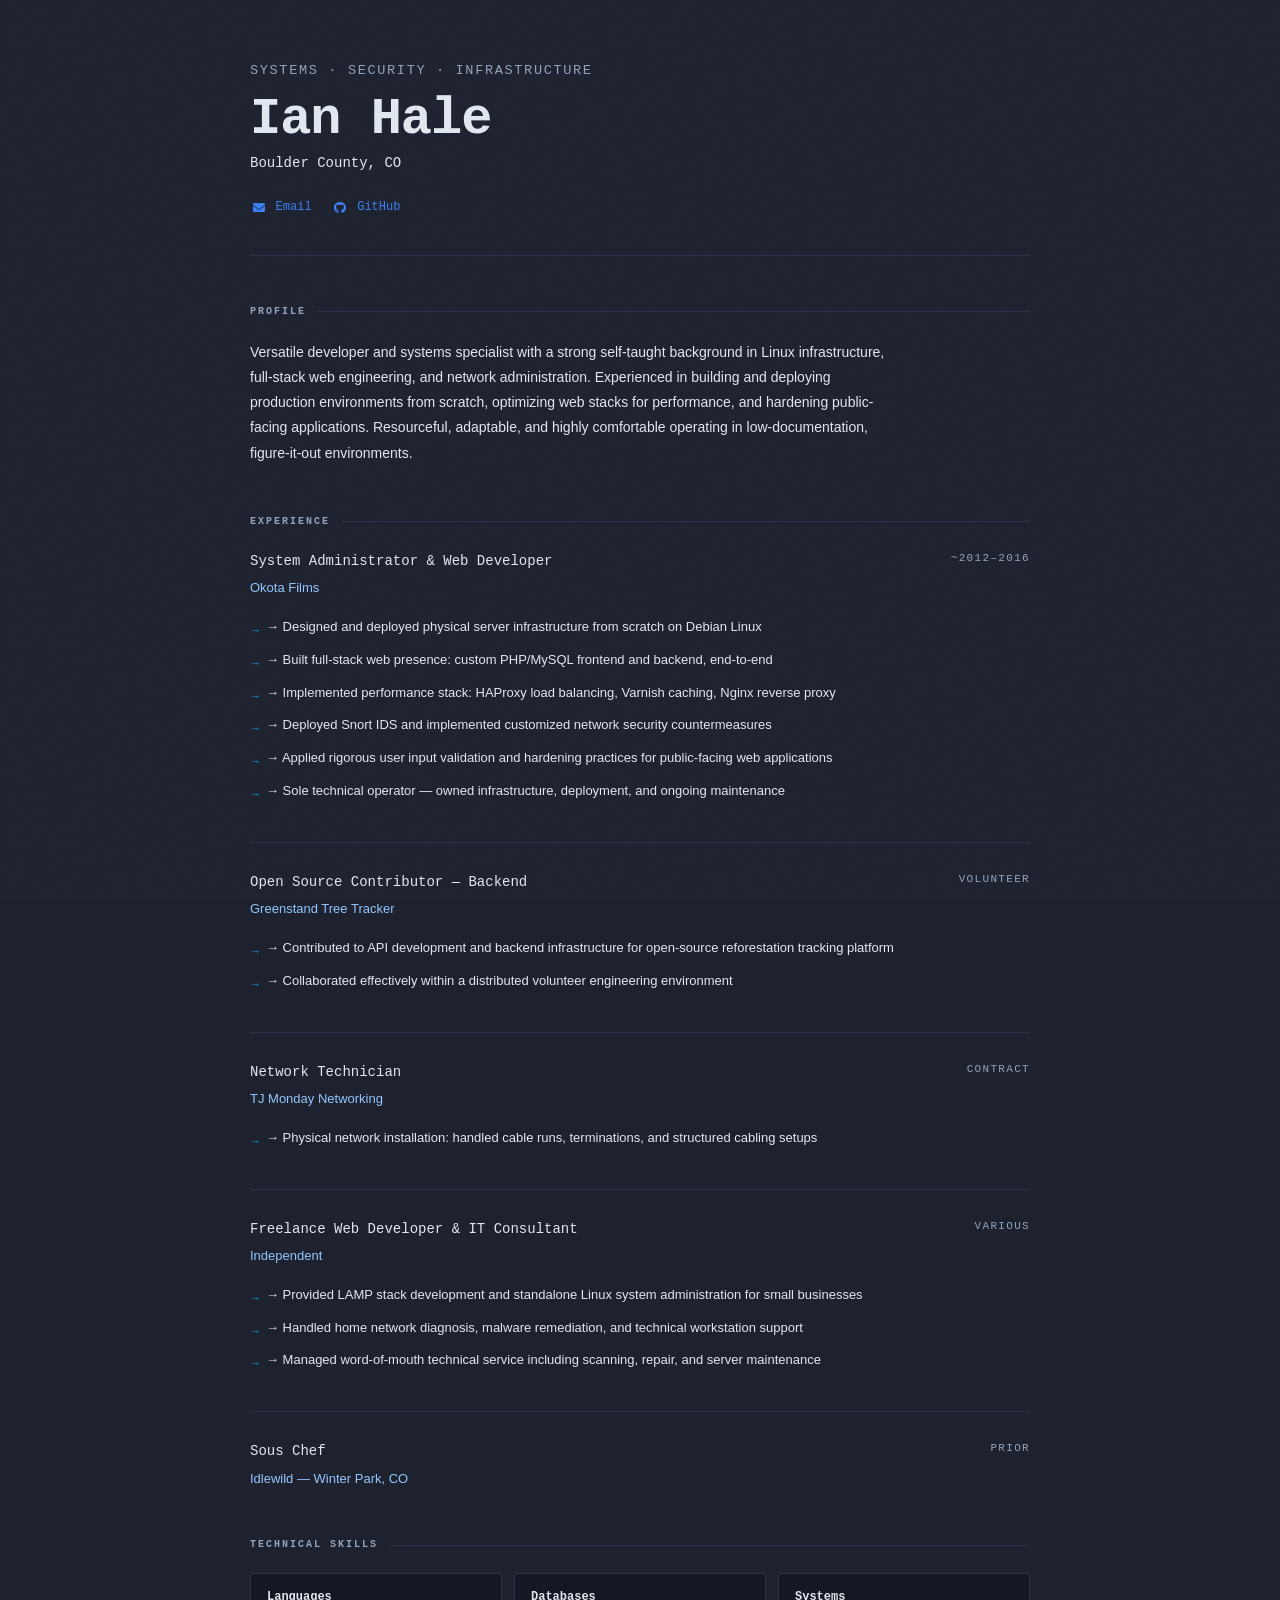
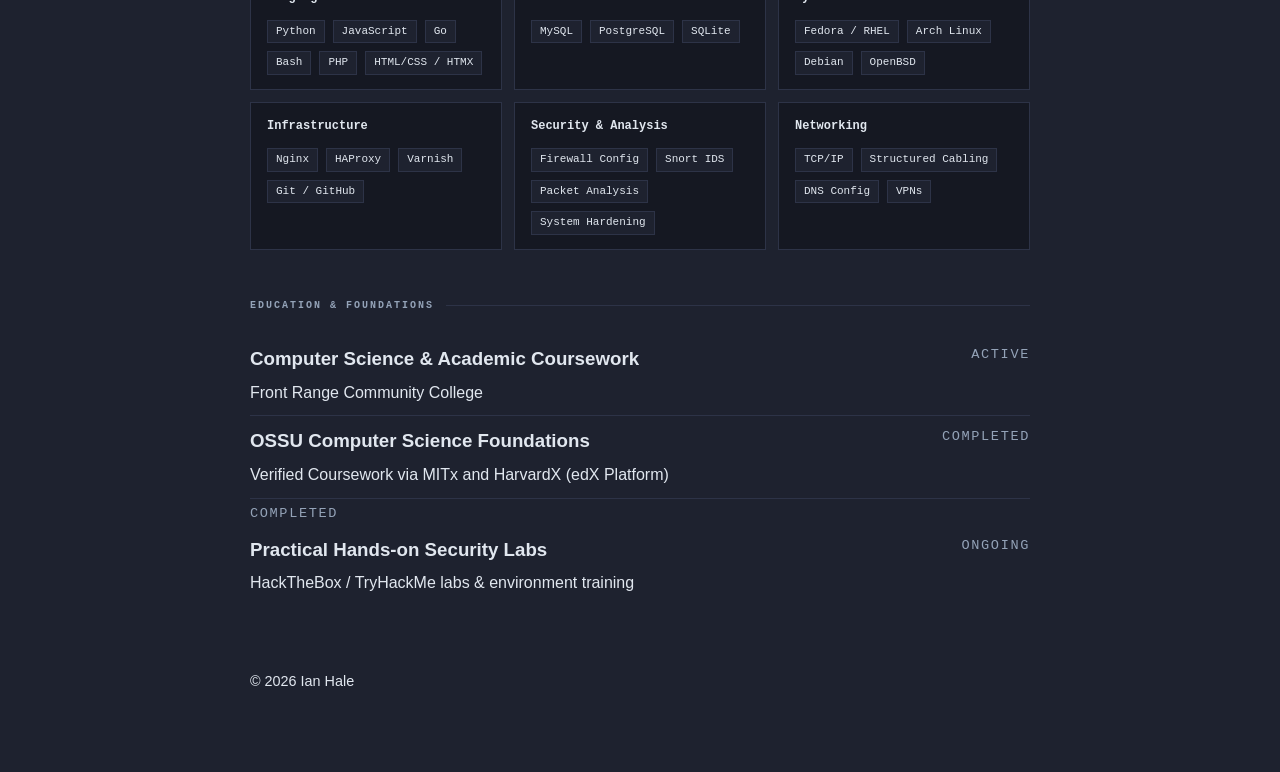
==== commit 7102dbb4: "refactor: update palette for readability and refined content" ====
--- a/index.html
+++ b/index.html
@@ -3,66 +3,75 @@
 <head>
 <meta charset="utf-8">
 <meta name="viewport" content="width=device-width,initial-scale=1">
-<meta name="title" content="Ian Hale | Systems Software Developer & Security Specialist">
-<meta name="description" content="Portfolio of Ian Hale, a software developer specializing in Rust, Go, and C for high-availability systems, security, and low-level optimization.">
-<meta name="keywords" content="Ian Hale, ianhale.dev, systems programming, Rust, Go, Linux, OpenBSD, performance optimization, security researcher">
+<meta name="title" content="Ian Hale | Web Developer & Systems Infrastructure Specialist">
+<meta name="description" content="Portfolio of Ian Hale, a web developer and systems specialist focused on full-stack engineering, Linux infrastructure, and robust backend applications.">
+<meta name="keywords" content="Ian Hale, ianhale.dev, full-stack development, Python, Go, HTMX, Linux infrastructure, security hardening">
 <meta property="og:type" content="website">
 <meta property="og:url" content="https://ianhale.dev/">
-<meta property="og:title" content="Ian Hale | Systems Software Developer">
-<meta property="og:description" content="Specializing in Rust, Go, and low-level systems optimization for secure, high-availability infrastructure.">
+<meta property="og:title" content="Ian Hale | Web Developer & Systems Infrastructure">
+<meta property="og:description" content="Focused on full-stack web development, robust backend architectures, and Linux systems infrastructure.">
 <meta property="og:image" content="https://ianhale.dev/assets/social-preview.jpg">
 
-<!-- X (formerly Twitter) -->
 <meta property="twitter:card" content="summary_large_image">
 <meta property="twitter:url" content="https://ianhale.dev/">
-<meta property="twitter:title" content="Ian Hale | Systems Software Developer">
-<meta property="twitter:description" content="Low-level systems programming and security optimization in Rust, Go, and C.">
+<meta property="twitter:title" content="Ian Hale | Web Developer & Systems Infrastructure">
+<meta property="twitter:description" content="Focused on full-stack web development, robust backend architectures, and Linux systems infrastructure.">
 <meta property="twitter:image" content="https://ianhale.dev/assets/social-preview.jpg">
 
 <meta name="author" content="Ian Hale" />
-<title>Ian Hale | Systems Software Developer & Security Specialist | Boulder, Colorado</title>
+<title>Ian Hale | Web Developer & Systems Infrastructure | Boulder County, CO</title>
 <link href="https://fonts.googleapis.com/css2?family=IBM+Plex+Mono:wght@300;400;500;600&family=IBM+Plex+Sans:wght@300;400;500&display=swap" rel="stylesheet">
+<link rel="stylesheet" href="https://cdn.jsdelivr.net/npm/@fortawesome/fontawesome-free@6.5.1/css/all.min.css">
 <link rel="stylesheet" href="css/main.css">
 </head>
 <body>
   <div class="grain"></div>
   <main class="page">
     <header class="page__header">
-      <p class="page__eyebrow">Systems · Security · Infrastructure</p>
+      <p class="page__eyebrow u-meta">Systems · Security · Infrastructure</p>
       <h1 class="page__title">Ian Hale</h1>
-      <p class="page__subtitle">Boulder, CO</p>
+      <p class="page__subtitle">Boulder County, CO</p>
       <address class="page__contact">
         <ul class="contact-list">
-          <li class="contact-list__item"><a href="mailto:ian@ianhale.dev">ian@ianhale.dev</a></li>
-          <li class="contact-list__item"><a href="https://ianhale.dev" target="_blank" rel="noopener noreferrer">ianhale.dev</a></li>
-          <li class="contact-list__item"><a href="https://github.com/snodrift" target="_blank" rel="noopener noreferrer">github.com/snodrift</a></li>
+          <li class="contact-list__item">
+            <a href="mailto:ian@ianhale.dev" aria-label="Email Ian Hale">
+              <i class="fa-solid fa-envelope" aria-hidden="true"></i>
+              <span>Email</span>
+            </a>
+          </li>
+          <li class="contact-list__item">
+            <a href="https://github.com/snodrift" target="_blank" rel="noopener noreferrer" aria-label="GitHub profile">
+              <i class="fa-brands fa-github" aria-hidden="true"></i>
+              <span>GitHub</span>
+            </a>
+          </li>
         </ul>
       </address>
     </header>
 
     <section class="section section--profile">
-      <h2 class="section__title">Profile</h2>
+      <h2 class="section__title u-meta">Profile</h2>
       <p class="profile__text">
-        Self-taught background in Linux infrastructure, full-stack web development, and network administration. With roots in network administration, full-stack web development, and Linux infrastructure, I build and maintain production server environments from the ground up. Currently pursuing a B.S. in Cybersecurity with a focus on offensive security, hardened OS environments, and network defense. Comfortable operating in low-documentation, figure-it-out contexts.
+        Versatile developer and systems specialist with a strong self-taught background in Linux infrastructure, full-stack web engineering, and network administration. Experienced in building and deploying production environments from scratch, optimizing web stacks for performance, and hardening public-facing applications. Resourceful, adaptable, and highly comfortable operating in low-documentation, figure-it-out environments.
       </p>
     </section>
 
     <section class="section section--experience">
-      <h2 class="section__title">Experience</h2>
+      <h2 class="section__title u-meta">Experience</h2>
 
       <article class="experience__item">
         <div class="experience__heading">
           <h3 class="experience__title">System Administrator &amp; Web Developer</h3>
           <p class="experience__org">Okota Films</p>
         </div>
-        <p class="experience__date">~2012–2016</p>
-        <ul class="experience__bullets">
-          <li>Designed and deployed physical server infrastructure from scratch on Debian Linux</li>
-          <li>Built full-stack web presence: custom PHP/MySQL frontend and backend, end-to-end</li>
-          <li>Implemented performance stack: HAProxy load balancing, Varnish caching, Nginx reverse proxy</li>
-          <li>Snort IDS and other countermeasures</li>
-          <li>Applied user input validation and hardening practices for public-facing web applications</li>
-          <li>Sole technical operator — owned infrastructure, deployment, and ongoing maintenance</li>
+        <p class="experience__date u-meta">~2012–2016</p>
+        <ul class="experience__bullets">
+          <li><span class="arrow">→</span> Designed and deployed physical server infrastructure from scratch on Debian Linux</li>
+          <li><span class="arrow">→</span> Built full-stack web presence: custom PHP/MySQL frontend and backend, end-to-end</li>
+          <li><span class="arrow">→</span> Implemented performance stack: HAProxy load balancing, Varnish caching, Nginx reverse proxy</li>
+          <li><span class="arrow">→</span> Deployed Snort IDS and implemented customized network security countermeasures</li>
+          <li><span class="arrow">→</span> Applied rigorous user input validation and hardening practices for public-facing web applications</li>
+          <li><span class="arrow">→</span> Sole technical operator — owned infrastructure, deployment, and ongoing maintenance</li>
         </ul>
       </article>
 
@@ -71,10 +80,10 @@
           <h3 class="experience__title">Open Source Contributor — Backend</h3>
           <p class="experience__org">Greenstand Tree Tracker</p>
         </div>
-        <p class="experience__date">Volunteer</p>
-        <ul class="experience__bullets">
-          <li>Contributed to API development and backend infrastructure for open-source reforestation tracking platform</li>
-          <li>Collaborated in distributed volunteer engineering environment</li>
+        <p class="experience__date u-meta">Volunteer</p>
+        <ul class="experience__bullets">
+          <li><span class="arrow">→</span> Contributed to API development and backend infrastructure for open-source reforestation tracking platform</li>
+          <li><span class="arrow">→</span> Collaborated effectively within a distributed volunteer engineering environment</li>
         </ul>
       </article>
 
@@ -83,9 +92,9 @@
           <h3 class="experience__title">Network Technician</h3>
           <p class="experience__org">TJ Monday Networking</p>
         </div>
-        <p class="experience__date">Contract</p>
-        <ul class="experience__bullets">
-          <li>Physical network installation: cable runs, termination, and structured cabling</li>
+        <p class="experience__date u-meta">Contract</p>
+        <ul class="experience__bullets">
+          <li><span class="arrow">→</span> Physical network installation: handled cable runs, terminations, and structured cabling setups</li>
         </ul>
       </article>
 
@@ -94,11 +103,11 @@
           <h3 class="experience__title">Freelance Web Developer &amp; IT Consultant</h3>
           <p class="experience__org">Independent</p>
         </div>
-        <p class="experience__date">Various</p>
-        <ul class="experience__bullets">
-          <li>LAMP stack development and Linux system administration for small clients</li>
-          <li>Home network diagnosis, malware remediation, and workstation support</li>
-          <li>Word-of-mouth technical support — scanning, repair, and maintenance</li>
+        <p class="experience__date u-meta">Various</p>
+        <ul class="experience__bullets">
+          <li><span class="arrow">→</span> Provided LAMP stack development and standalone Linux system administration for small businesses</li>
+          <li><span class="arrow">→</span> Handled home network diagnosis, malware remediation, and technical workstation support</li>
+          <li><span class="arrow">→</span> Managed word-of-mouth technical service including scanning, repair, and server maintenance</li>
         </ul>
       </article>
 
@@ -107,22 +116,22 @@
           <h3 class="experience__title">Sous Chef</h3>
           <p class="experience__org">Idlewild — Winter Park, CO</p>
         </div>
-        <p class="experience__date">Prior</p>
+        <p class="experience__date u-meta">Prior</p>
       </article>
     </section>
 
     <section class="section section--skills">
-      <h2 class="section__title">Technical Skills</h2>
+      <h2 class="section__title u-meta">Technical Skills</h2>
       <div class="skills">
         <article class="skills__group">
           <h3 class="skills__group-title">Languages</h3>
           <ul class="skills__tags">
+            <li class="skills__tag">Python</li>
+            <li class="skills__tag">JavaScript</li>
+            <li class="skills__tag">Go</li>
+            <li class="skills__tag">Bash</li>
             <li class="skills__tag">PHP</li>
-            <li class="skills__tag">Python</li>
-            <li class="skills__tag">Bash</li>
-            <li class="skills__tag">C</li>
-            <li class="skills__tag">HTML/CSS</li>
-            <li class="skills__tag">JavaScript</li>
+            <li class="skills__tag">HTML/CSS / HTMX</li>
           </ul>
         </article>
 
@@ -131,17 +140,17 @@
           <ul class="skills__tags">
             <li class="skills__tag">MySQL</li>
             <li class="skills__tag">PostgreSQL</li>
-            <li class="skills__tag">MongoDB</li>
+            <li class="skills__tag">SQLite</li>
           </ul>
         </article>
 
         <article class="skills__group">
           <h3 class="skills__group-title">Systems</h3>
           <ul class="skills__tags">
+            <li class="skills__tag">Fedora / RHEL</li>
+            <li class="skills__tag">Arch Linux</li>
             <li class="skills__tag">Debian</li>
-            <li class="skills__tag">CentOS</li>
             <li class="skills__tag">OpenBSD</li>
-            <li class="skills__tag">Arch Linux</li>
           </ul>
         </article>
 
@@ -151,17 +160,17 @@
             <li class="skills__tag">Nginx</li>
             <li class="skills__tag">HAProxy</li>
             <li class="skills__tag">Varnish</li>
-            <li class="skills__tag">LAMP</li>
-          </ul>
-        </article>
-
-        <article class="skills__group">
-          <h3 class="skills__group-title">Security</h3>
-          <ul class="skills__tags">
-            <li class="skills__tag">Firewall config</li>
-            <li class="skills__tag">IDS</li>
-            <li class="skills__tag">Packet analysis</li>
-            <li class="skills__tag">HTB / THM</li>
+            <li class="skills__tag">Git / GitHub</li>
+          </ul>
+        </article>
+
+        <article class="skills__group">
+          <h3 class="skills__group-title">Security &amp; Analysis</h3>
+          <ul class="skills__tags">
+            <li class="skills__tag">Firewall Config</li>
+            <li class="skills__tag">Snort IDS</li>
+            <li class="skills__tag">Packet Analysis</li>
+            <li class="skills__tag">System Hardening</li>
           </ul>
         </article>
 
@@ -169,47 +178,41 @@
           <h3 class="skills__group-title">Networking</h3>
           <ul class="skills__tags">
             <li class="skills__tag">TCP/IP</li>
-            <li class="skills__tag">Structured cabling</li>
-            <li class="skills__tag">DNS</li>
-            <li class="skills__tag">VPN</li>
+            <li class="skills__tag">Structured Cabling</li>
+            <li class="skills__tag">DNS Config</li>
+            <li class="skills__tag">VPNs</li>
           </ul>
         </article>
       </div>
     </section>
 
     <section class="section section--education">
-      <h2 class="section__title">Education &amp; Certifications</h2>
+      <h2 class="section__title u-meta">Education &amp; Foundations</h2>
 
       <article class="education__item">
         <div class="education__details">
-          <h3 class="education__title">B.S. Cybersecurity</h3>
-          <p class="education__subtitle">Western Governors University — in progress</p>
-        </div>
-        <span class="education__status">In Progress</span>
+          <h3 class="education__title">Computer Science &amp; Academic Coursework</h3>
+          <p class="education__subtitle">Front Range Community College</p>
+        </div>
+        <span class="education__status u-meta">Active</span>
+      </article>
+
+     <article class="education__item">
+  <div class="education__details">
+    <h3 class="education__title">OSSU Computer Science Foundations</h3>
+    <p class="education__subtitle">Verified Coursework via MITx and HarvardX (edX Platform)</p>
+  </div>
+  <span class="education__status u-meta">Completed</span>
+</article>
+        <span class="education__status u-meta">Completed</span>
       </article>
 
       <article class="education__item">
         <div class="education__details">
-          <h3 class="education__title">OSCP — Offensive Security Certified Professional</h3>
-          <p class="education__subtitle">Offensive Security</p>
-        </div>
-        <span class="education__status">Planned</span>
-      </article>
-
-      <article class="education__item">
-        <div class="education__details">
-          <h3 class="education__title">HackTheBox / TryHackMe</h3>
-          <p class="education__subtitle">Ongoing practical offensive security training</p>
-        </div>
-        <span class="education__status">Active</span>
-      </article>
-
-      <article class="education__item">
-        <div class="education__details">
-          <h3 class="education__title">OSSU — Open Source Society University</h3>
-          <p class="education__subtitle">Harvard, MIT | edX</p>
-        </div>
-        <span class="education__status">Completed</span>
+          <h3 class="education__title">Practical Hands-on Security Labs</h3>
+          <p class="education__subtitle">HackTheBox / TryHackMe labs &amp; environment training</p>
+        </div>
+        <span class="education__status u-meta">Ongoing</span>
       </article>
     </section>
 
@@ -218,4 +221,4 @@
     </footer>
   </main>
 </body>
-</html>
+</html>
--- a/css/main.css
+++ b/css/main.css
@@ -1,13 +1,21 @@
 
 :root {
-  --bg: #0d0f0e;
-  --surface: #131614;
-  --border: #1e2320;
-  --accent: #4afa8a;
-  --accent-dim: #2a7a4a;
-  --muted: #4a5550;
-  --text: #c8d4ce;
-  --text-bright: #e8f0ec;
+  /* CORE TOKENS */
+  --background: #1e222f;      /* Main canvas background */
+  --text-main: #e1e7ef;       /* Crisp primary body text (headers & body) */
+  --text-meta: #94a3b8;       /* Cool slate gray for metadata & section labels */
+  --text-subheading: #93c5fd; /* Soft luminous blue for company names / subheadings */
+  --divider: #2d3347;         /* Deep midnight blue for layout dividers */
+
+  /* BLUE ACTION ENGINE */
+  --primary: #3b82f6;         /* Electric Blue for links & major UI elements */
+  --primary-hover: #60a5fa;   /* Sky blue for hover / active states */
+  --accent-arrow: #0ea5e9;    /* Luminous cyan-blue for arrow bullets */
+
+  /* Surfaces */
+  --surface: #151822;         /* Slightly darker surface for cards/inputs */
+
+  /* Typography stacks */
   --mono: 'IBM Plex Mono', monospace;
   --sans: 'IBM Plex Sans', sans-serif;
 }
@@ -24,8 +32,8 @@
 }
 
 body {
-  background-color: var(--bg);
-  color: var(--text);
+  background-color: var(--background);
+  color: var(--text-main);
   font-family: var(--sans);
   font-weight: 300;
   line-height: 1.6;
@@ -35,14 +43,15 @@
 }
 
 a {
-  color: var(--accent);
+  color: var(--primary);
   text-decoration: none;
-  transition: opacity 0.15s ease;
+  transition: color 120ms ease, opacity 0.15s ease;
 }
 
 a:hover,
 a:focus {
-  opacity: 0.7;
+  color: var(--primary-hover);
+  text-decoration: underline;
 }
 
 h1,
@@ -55,7 +64,7 @@
   font-family: var(--mono);
   font-size: clamp(32px, 5vw, 52px);
   font-weight: 600;
-  color: var(--text-bright);
+  color: var(--text-main);
   letter-spacing: -0.02em;
   line-height: 1;
 }
@@ -79,7 +88,7 @@
 }
 
 .page__header {
-  border-bottom: 1px solid var(--border);
+  border-bottom: 1px solid var(--divider);
   padding-bottom: 36px;
   margin-bottom: 48px;
   animation: fadeUp 0.6s ease both;
@@ -89,7 +98,7 @@
   font-family: var(--mono);
   font-size: 11px;
   letter-spacing: 0.18em;
-  color: var(--accent);
+  color: var(--text-meta);
   text-transform: uppercase;
   margin-bottom: 12px;
 }
@@ -98,7 +107,7 @@
   font-family: var(--mono);
   font-size: clamp(32px, 5vw, 52px);
   font-weight: 600;
-  color: var(--text-bright);
+  color: var(--text-main);
   letter-spacing: -0.02em;
   line-height: 1;
   margin-bottom: 6px;
@@ -107,7 +116,7 @@
 .page__subtitle {
   font-family: var(--mono);
   font-size: 14px;
-  color: var(--muted);
+  color: var(--text-main);
   font-weight: 300;
   margin-bottom: 24px;
 }
@@ -126,7 +135,41 @@
 .contact-list__item {
   font-family: var(--mono);
   font-size: 12px;
-  color: var(--muted);
+  color: var(--text-meta);
+}
+
+.contact-list__item a {
+  display: inline-flex;
+  align-items: center;
+  gap: 0.5rem;
+  color: var(--primary);
+  text-decoration: none;
+}
+
+.contact-list__item a:hover,
+.contact-list__item a:focus {
+  color: var(--primary-hover);
+}
+
+.contact-list__item i {
+  width: 1.1rem;
+  text-align: center;
+}
+
+.u-meta {
+  color: var(--text-meta);
+  font-size: 0.85rem;
+  letter-spacing: 0.12em;
+  text-transform: uppercase;
+  font-family: var(--mono);
+}
+
+/* Subtle divider utility (use <hr> in markup for semantic separation) */
+hr {
+  border: none;
+  height: 1px;
+  background: var(--divider);
+  margin: 1.2rem 0;
 }
 
 .section {
@@ -155,7 +198,7 @@
   font-size: 10px;
   letter-spacing: 0.2em;
   text-transform: uppercase;
-  color: var(--accent-dim);
+  color: var(--text-meta);
   margin-bottom: 20px;
   display: flex;
   align-items: center;
@@ -166,7 +209,7 @@
   content: '';
   flex: 1;
   height: 1px;
-  background: var(--border);
+  background: var(--divider);
 }
 
 .profile__text {
@@ -181,7 +224,7 @@
   gap: 4px 20px;
   margin-bottom: 28px;
   padding-bottom: 28px;
-  border-bottom: 1px solid var(--border);
+  border-bottom: 1px solid var(--divider);
 }
 
 .experience__item:last-child {
@@ -200,18 +243,18 @@
   font-family: var(--mono);
   font-size: 14px;
   font-weight: 500;
-  color: var(--text-bright);
+  color: var(--text-main);
 }
 
 .experience__org {
   font-size: 13px;
-  color: var(--accent);
+  color: var(--text-subheading);
 }
 
 .experience__date {
   font-family: var(--mono);
   font-size: 11px;
-  color: var(--muted);
+  color: var(--text-meta);
   text-align: right;
 }
 
@@ -234,7 +277,7 @@
   content: '→';
   position: absolute;
   left: 0;
-  color: var(--accent-dim);
+  color: var(--accent-arrow);
   font-size: 11px;
   top: 5px;
 }
@@ -247,14 +290,14 @@
 
 .skills__group {
   background: var(--surface);
-  border: 1px solid var(--border);
+  border: 1px solid var(--divider);
   padding: 14px 16px;
 }
 
 .skills__group-title {
   font-family: var(--mono);
   font-size: 12px;
-  color: var(--text-bright);
+  color: var(--text-main);
   margin-bottom: 12px;
 }
 
@@ -270,9 +313,9 @@
 .skills__tag {
   font-family: var(--mono);
   font-size: 11px;
-  color: var(--text);
-  background: var(--bg);
-  border: 1px solid var(--border);
+  color: var(--text-main);
+  background: var(--background);
+  border: 1px solid var(--divider);
   padding: 2px 8px;
 }
 
@@ -282,7 +325,7 @@
   align-items: flex-start;
   gap: 16px;
   padding: 10px 0;
-  border-bottom: 1px solid var(--border);
+  border-bottom: 1px solid var(--divider);
 }
 
 .education__item:last-child {
@@ -295,29 +338,10 @@
   gap: 6px;
 }
 
-.education__title {
-  font-family: var(--mono);
-  font-size: 14px;
-  color: var(--text-bright);
-}
-
-.education__subtitle {
-  font-size: 13px;
-  color: var(--muted);
-  line-height: 1.4;
-}
-
-.education__status {
-  font-family: var(--mono);
-  font-size: 10px;
-  padding: 3px 8px;
-  border: 1px solid var(--accent-dim);
-  color: var(--accent);
-}
 
 .page__footer {
   margin-top: 4rem;
-  color: var(--muted);
+  color: var(--text-main);
   font-size: 0.9rem;
 }
 
@@ -358,10 +382,10 @@
   }
 
   :root {
-    --bg: white;
-    --text: #333;
-    --text-bright: #000;
-    --border: #ddd;
+    --background: white;
+    --text-main: #111;
+    --text-meta: #666;
+    --divider: #ddd;
   }
 
   body {
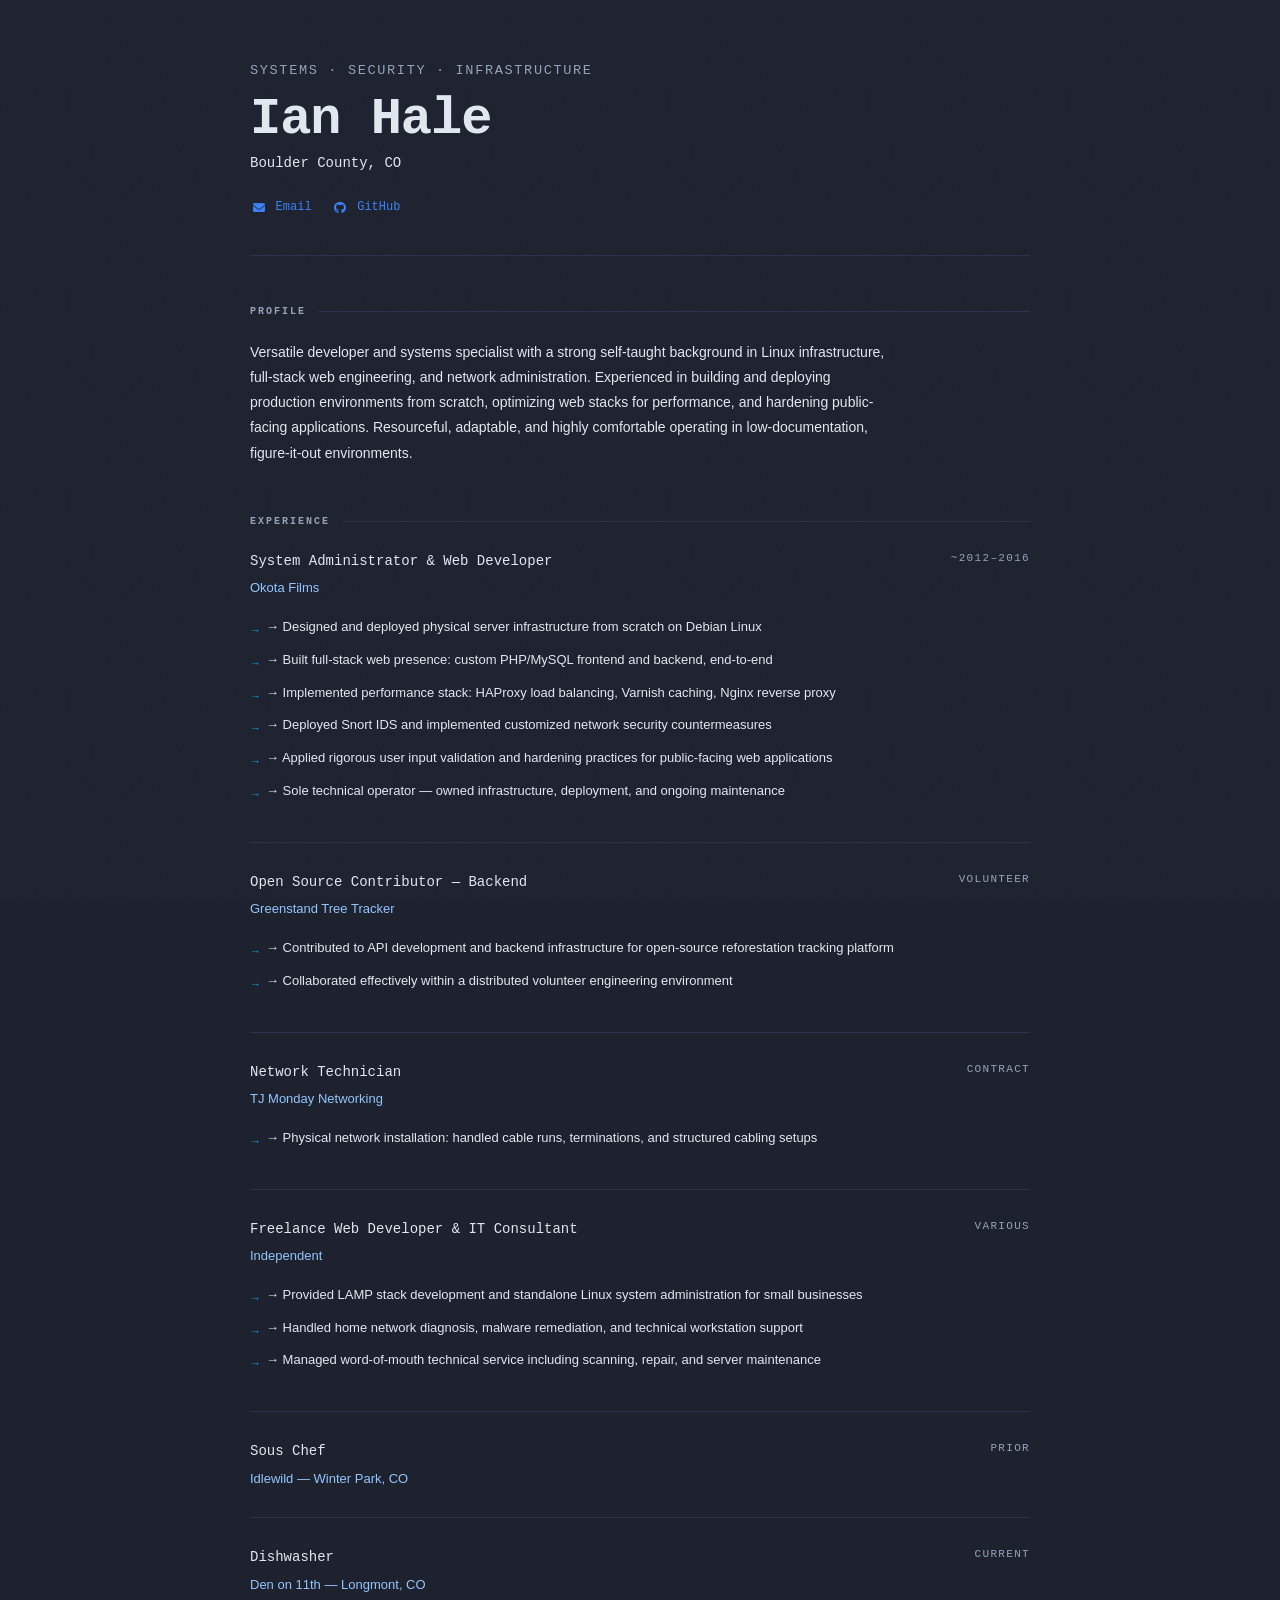
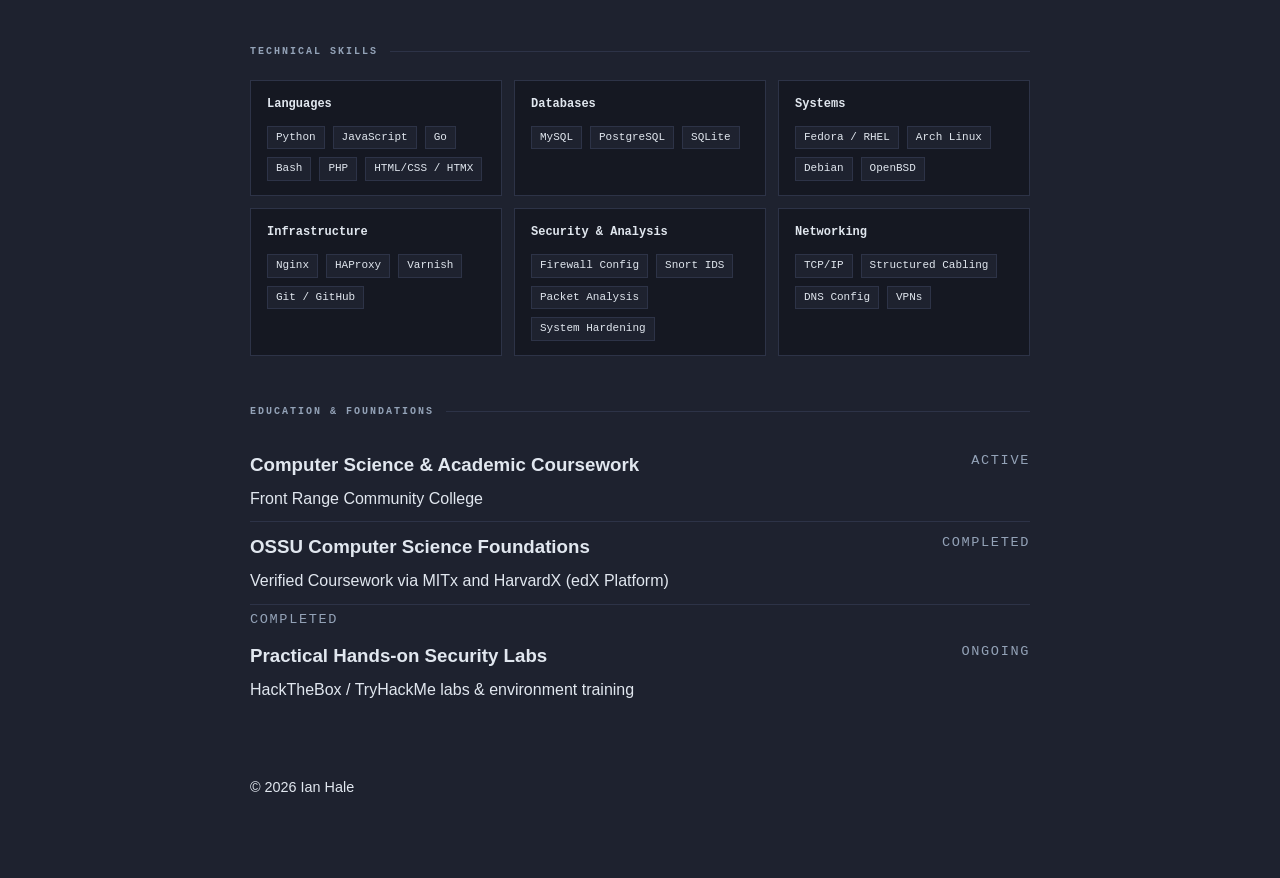
==== commit 51c10f71: "Add current job experience as Dishwasher" ====
--- a/index.html
+++ b/index.html
@@ -118,6 +118,13 @@
         </div>
         <p class="experience__date u-meta">Prior</p>
       </article>
+      <article class="experience__item">
+        <div class="experience__heading">
+          <h3 class="experience__title">Dishwasher</h3>
+          <p class="experience__org">Den on 11th — Longmont, CO</p>
+        </div>
+        <p class="experience__date u-meta">Current</p>
+      </article>
     </section>
 
     <section class="section section--skills">
@@ -221,4 +228,4 @@
     </footer>
   </main>
 </body>
-</html>+</html>
